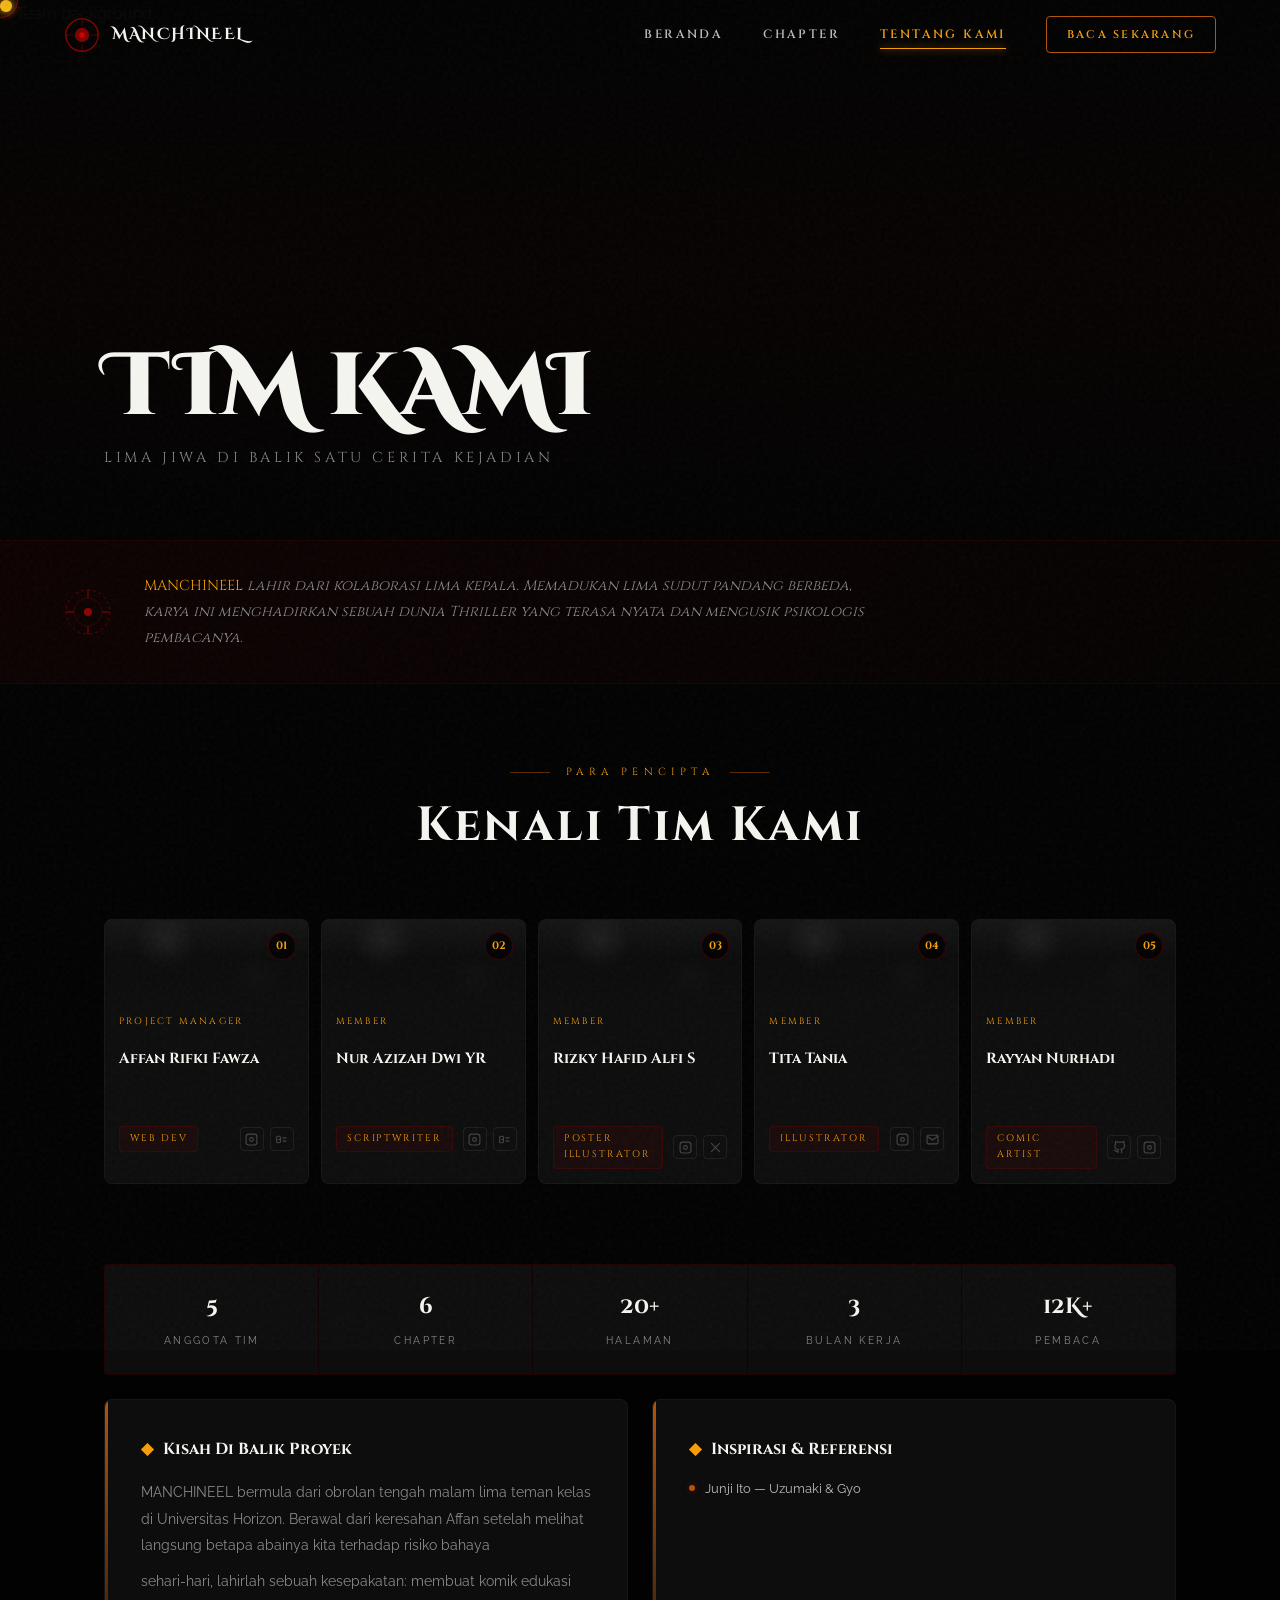
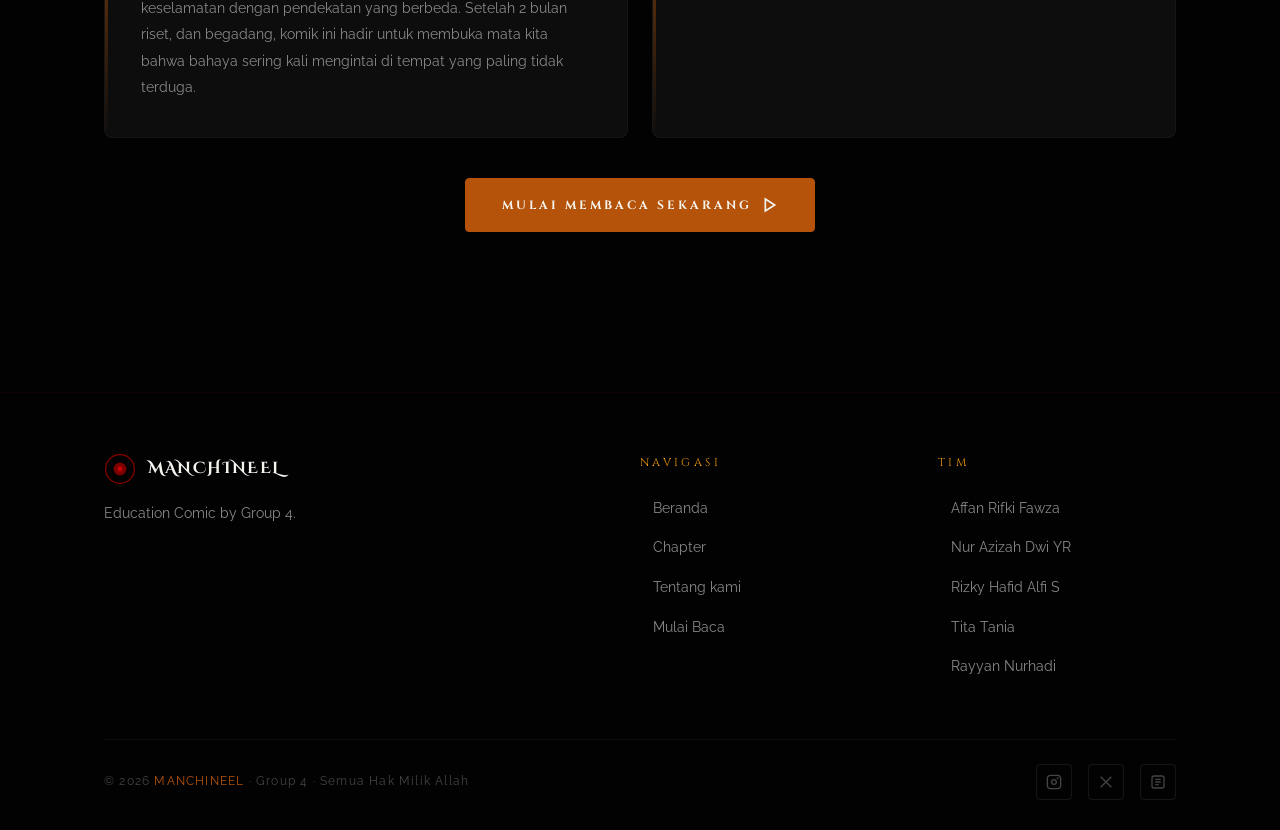
==== about.html @ a761afb1 "Add files via upload" ====
<!doctype html>
<html lang="id">
  <head>
    <meta charset="UTF-8" />
    <meta name="viewport" content="width=device-width, initial-scale=1.0" />
    <meta
      name="description"
      content="Tim MANCHINEEL — Tim di balik Komik Edukasi ini."
    />
    <title>MANCHINEEL — Tentang Kami</title>
    <link rel="stylesheet" href="style.css" />
    <link rel="preconnect" href="https://fonts.googleapis.com" />
    <link rel="preconnect" href="https://fonts.gstatic.com" crossorigin />
    <style>
      /* ===== HERO ===== */
      .about-hero {
        padding-top: 70px;
        min-height: 60vh;
        display: flex;
        align-items: flex-end;
        padding-bottom: 70px;
        position: relative;
        overflow: hidden;
      }
      .about-hero-img {
        position: absolute;
        inset: 0;
        width: 100%;
        height: 100%;
        object-fit: cover;
        object-position: center 30%;
        filter: grayscale(70%) brightness(0.18) contrast(1.3);
      }
      .about-hero-grad {
        position: absolute;
        inset: 0;
        background: linear-gradient(
          to bottom,
          rgba(2, 2, 2, 0.5) 0%,
          rgba(139, 0, 0, 0.04) 50%,
          rgba(2, 2, 2, 1) 100%
        );
      }
      .about-hero-lines {
        position: absolute;
        inset: 0;
        background-image:
          repeating-linear-gradient(
            0deg,
            transparent,
            transparent 79px,
            rgba(139, 0, 0, 0.035) 80px
          ),
          repeating-linear-gradient(
            90deg,
            transparent,
            transparent 79px,
            rgba(139, 0, 0, 0.035) 80px
          );
      }
      .about-hero-content {
        position: relative;
        z-index: 2;
        max-width: 1200px;
        margin: 0 auto;
        width: 100%;
        padding: 0 5%;
      }
      .about-hero-badge {
        font-family: var(--font-heading);
        font-size: 0.65rem;
        letter-spacing: 0.5em;
        text-transform: uppercase;
        color: var(--red-bright);
        display: flex;
        align-items: center;
        gap: 12px;
        margin-bottom: 16px;
        opacity: 0;
        animation: fade-up 0.8s ease 0.3s forwards;
      }
      .about-hero-badge::before {
        content: "";
        width: 30px;
        height: 1px;
        background: var(--red-bright);
        box-shadow: 0 0 6px var(--red-bright);
      }
      .about-hero-title {
        font-family: var(--font-display);
        font-size: clamp(2.8rem, 7vw, 5.5rem);
        font-weight: 900;
        color: var(--white);
        line-height: 1;
        opacity: 0;
        animation: fade-up 0.8s ease 0.5s forwards;
      }
      .about-hero-sub {
        font-family: var(--font-heading);
        font-size: 0.9rem;
        color: var(--text-muted);
        letter-spacing: 0.25em;
        text-transform: uppercase;
        margin-top: 14px;
        opacity: 0;
        animation: fade-up 0.8s ease 0.7s forwards;
      }

      /* ===== INTRO STRIP ===== */
      .intro-strip {
        background: linear-gradient(
          135deg,
          rgba(139, 0, 0, 0.08),
          rgba(80, 0, 0, 0.03)
        );
        border-top: 1px solid rgba(139, 0, 0, 0.15);
        border-bottom: 1px solid rgba(139, 0, 0, 0.15);
        padding: 32px 5%;
      }
      .intro-strip-inner {
        max-width: 1200px;
        margin: 0 auto;
        display: flex;
        align-items: center;
        gap: 32px;
        flex-wrap: wrap;
      }
      .intro-strip-symbol {
        flex-shrink: 0;
        width: 48px;
        height: 48px;
        opacity: 0.7;
      }
      .intro-strip p {
        font-family: var(--font-heading);
        font-size: 0.9rem;
        color: var(--text-muted);
        line-height: 1.8;
        font-style: italic;
        max-width: 720px;
      }
      .intro-strip p em {
        color: var(--red-bright);
        font-style: normal;
      }

      /* ===== MAIN LAYOUT ===== */
      .about-main {
        max-width: 1200px;
        margin: 0 auto;
        padding: 80px 5% 0;
      }

      /* ===== SECTION: TEAM ===== */
      .team-section {
        padding: 0 0 80px;
      }
      .team-header {
        text-align: center;
        margin-bottom: 64px;
      }
      .team-header .section-label {
        margin-bottom: 16px;
      }
      .team-header .section-title {
        margin-bottom: 16px;
      }
      .team-header p {
        font-size: 0.9rem;
        color: var(--text-muted);
        max-width: 520px;
        margin: 0 auto;
        line-height: 1.8;
      }

      .member-tag {
        background: rgba(139, 0, 0, 0.1);
        border: 1px solid rgba(139, 0, 0, 0.25);
        color: var(--red-bright);
        font-family: var(--font-heading);
        font-size: 0.6rem;
        letter-spacing: 0.2em;
        text-transform: uppercase;
        padding: 4px 10px;
        border-radius: var(--radius);
      }

      /* Uniform 5-card grid */
      .team-members-grid {
        display: grid;
        grid-template-columns: repeat(5, 1fr);
        gap: 12px;
        align-items: stretch;
      }
      .member-card {
        display: flex;
        flex-direction: column;
        justify-content: flex-start;
        background: var(--dark-2);
        border: 1px solid rgba(255, 255, 255, 0.04);
        border-radius: var(--radius-lg);
        overflow: hidden;
        position: relative;
        transition: var(--transition);
        cursor: default;
        min-height: auto;
        max-height: 340px;
      }
      .member-card::after {
        content: "";
        position: absolute;
        bottom: 0;
        left: 0;
        right: 0;
        height: 2px;
        background: linear-gradient(to right, var(--red), var(--red-hot));
        transform: scaleX(0);
        transform-origin: left;
        transition: transform 0.4s ease;
      }
      .member-card:hover {
        border-color: rgba(139, 0, 0, 0.3);
        transform: translateY(-6px);
        box-shadow:
          0 20px 60px rgba(0, 0, 0, 0.6),
          0 0 30px rgba(139, 0, 0, 0.15);
      }
      .member-card:hover::after {
        transform: scaleX(1);
      }
      .member-img-wrap {
        position: relative;
        overflow: hidden;
        height: 82px;
        display: grid;
        place-items: center;
        padding: 0 12px;
        background: linear-gradient(
          180deg,
          rgba(255, 255, 255, 0.03) 0%,
          rgba(0, 0, 0, 0.14) 45%,
          rgba(0, 0, 0, 0.28) 100%
        );
      }
      .member-img-wrap::before {
        content: "";
        position: absolute;
        inset: 0;
        background:
          radial-gradient(
            circle at 30% 25%,
            rgba(255, 255, 255, 0.06),
            transparent 20%
          ),
          radial-gradient(
            circle at 75% 75%,
            rgba(255, 255, 255, 0.03),
            transparent 16%
          );
        pointer-events: none;
      }
      .member-img-wrap img {
        width: 100%;
        height: 100%;
        object-fit: cover;
        object-position: center top;
        filter: grayscale(40%) brightness(0.65) contrast(1.1);
        transition: var(--transition-slow);
      }
      .member-card:hover .member-img-wrap img {
        filter: grayscale(15%) brightness(0.8);
        transform: scale(1.06);
      }
      .member-img-grad {
        position: absolute;
        bottom: 0;
        left: 0;
        right: 0;
        height: 60%;
        background: linear-gradient(to top, var(--dark-2) 0%, transparent 100%);
      }
      .member-num-badge {
        position: absolute;
        top: 12px;
        right: 12px;
        width: 28px;
        height: 28px;
        border-radius: 50%;
        background: rgba(2, 2, 2, 0.85);
        border: 1px solid rgba(139, 0, 0, 0.4);
        font-family: var(--font-heading);
        font-size: 0.68rem;
        font-weight: 700;
        color: var(--red-bright);
        display: flex;
        align-items: center;
        justify-content: center;
        backdrop-filter: blur(8px);
      }
      .member-body {
        padding: 12px 14px 14px;
        display: flex;
        flex-direction: column;
        gap: 10px;
      }
      .member-name {
        font-family: var(--font-heading);
        font-size: 0.92rem;
        font-weight: 700;
        color: var(--white);
        margin-bottom: 0;
        transition: var(--transition-fast);
      }
      .member-card:hover .member-name {
        color: var(--red-bright);
      }
      .member-role {
        font-family: var(--font-heading);
        font-size: 0.58rem;
        letter-spacing: 0.24em;
        text-transform: uppercase;
        color: var(--red-bright);
        margin-bottom: 6px;
      }
      .member-bio {
        font-size: 0.76rem;
        color: var(--text-muted);
        line-height: 1.45;
        margin-bottom: 0;
        display: -webkit-box;
        -webkit-line-clamp: 2;
        -webkit-box-orient: vertical;
        overflow: hidden;
        min-height: 2.9em;
      }
      .member-footer {
        display: flex;
        align-items: center;
        justify-content: space-between;
        gap: 10px;
      }
      .member-tags {
        display: flex;
        gap: 6px;
        flex-wrap: wrap;
      }
      .member-socials-mini {
        display: flex;
        gap: 6px;
      }
      .social-mini {
        width: 24px;
        height: 24px;
        border-radius: var(--radius);
        border: 1px solid rgba(255, 255, 255, 0.07);
        display: flex;
        align-items: center;
        justify-content: center;
        color: var(--gray-mid);
        transition: var(--transition-fast);
        text-decoration: none;
      }
      .social-mini:hover {
        border-color: var(--red);
        color: var(--red-bright);
      }

      /* ===== PROJECT INFO SECTION ===== */
      .project-section {
        max-width: 1200px;
        margin: 0 auto;
        padding: 0 5% 80px;
      }
      .project-grid {
        display: grid;
        grid-template-columns: 1fr 1fr;
        gap: 24px;
        margin-bottom: 24px;
      }
      .project-block {
        background: var(--dark-2);
        border: 1px solid rgba(255, 255, 255, 0.04);
        border-radius: var(--radius-lg);
        padding: 36px;
        position: relative;
        overflow: hidden;
      }
      .project-block::before {
        content: "";
        position: absolute;
        top: 0;
        left: 0;
        width: 3px;
        height: 100%;
        background: linear-gradient(to bottom, var(--red), transparent);
      }
      .project-block-title {
        font-family: var(--font-heading);
        font-size: 1rem;
        font-weight: 700;
        color: var(--white);
        margin-bottom: 16px;
        display: flex;
        align-items: center;
        gap: 10px;
      }
      .project-block-title span {
        color: var(--red-bright);
      }
      .project-block p {
        font-size: 0.87rem;
        color: var(--text-muted);
        line-height: 1.9;
      }
      .project-block p + p {
        margin-top: 10px;
      }

      /* Stats bar */
      .stats-bar {
        display: grid;
        grid-template-columns: repeat(5, 1fr);
        gap: 1px;
        background: rgba(139, 0, 0, 0.12);
        border: 1px solid rgba(139, 0, 0, 0.12);
        border-radius: var(--radius);
        overflow: hidden;
        margin-bottom: 24px;
      }
      .stat-cell {
        background: var(--dark-2);
        padding: 22px 16px;
        text-align: center;
      }
      .stat-cell-val {
        font-family: var(--font-display);
        font-size: 1.4rem;
        font-weight: 700;
        color: var(--white);
        display: block;
      }
      .stat-cell-label {
        font-size: 0.6rem;
        letter-spacing: 0.25em;
        text-transform: uppercase;
        color: var(--text-muted);
        margin-top: 4px;
      }

      /* Inspiration list */
      .inspo-list {
        display: grid;
        grid-template-columns: 1fr 1fr;
        gap: 12px;
        margin-top: 16px;
      }
      .inspo-item {
        display: flex;
        align-items: flex-start;
        gap: 10px;
        font-size: 0.82rem;
        color: var(--text-dim);
        line-height: 1.5;
      }
      .inspo-dot {
        width: 6px;
        height: 6px;
        border-radius: 50%;
        background: var(--red);
        flex-shrink: 0;
        margin-top: 6px;
        box-shadow: 0 0 6px rgba(139, 0, 0, 0.6);
      }

      /* Mystery block */
      .mystery-msg {
        background: rgba(2, 2, 2, 0.9);
        border: 1px solid rgba(139, 0, 0, 0.2);
        border-radius: var(--radius-lg);
        padding: 40px;
        text-align: center;
        position: relative;
        overflow: hidden;
      }
      .mystery-msg::before {
        content: "";
        position: absolute;
        inset: 0;
        background: radial-gradient(
          ellipse at center,
          rgba(139, 0, 0, 0.05),
          transparent 70%
        );
      }
      .mystery-symbol {
        font-size: 2.5rem;
        margin-bottom: 20px;
        animation: float 5s ease-in-out infinite;
        display: block;
      }
      .mystery-text {
        font-family: var(--font-heading);
        font-size: 0.88rem;
        line-height: 2.1;
        color: var(--text-muted);
        font-style: italic;
        position: relative;
        z-index: 1;
      }
      .mystery-text em {
        color: var(--red-bright);
        font-style: normal;
      }
      .glitch-separator {
        text-align: center;
        padding: 20px 0;
        font-family: var(--font-heading);
        font-size: 0.65rem;
        letter-spacing: 0.5em;
        color: rgba(139, 0, 0, 0.3);
        text-transform: uppercase;
      }

      @keyframes fade-up {
        from {
          opacity: 0;
          transform: translateY(28px);
        }
        to {
          opacity: 1;
          transform: translateY(0);
        }
      }
      @keyframes float {
        0%,
        100% {
          transform: translateY(0);
        }
        50% {
          transform: translateY(-10px);
        }
      }

      /* ===== RESPONSIVE ===== */
      @media (max-width: 1200px) {
        .team-members-grid {
          grid-template-columns: repeat(3, 1fr);
        }
      }
      @media (max-width: 768px) {
        .team-members-grid {
          grid-template-columns: repeat(2, 1fr);
        }
        .project-grid {
          grid-template-columns: 1fr;
        }
        .stats-bar {
          grid-template-columns: repeat(3, 1fr);
        }
        .inspo-list {
          grid-template-columns: 1fr;
        }
      }
      @media (max-width: 480px) {
        .team-members-grid {
          grid-template-columns: 1fr;
        }
        .stats-bar {
          grid-template-columns: repeat(2, 1fr);
        }
      }
    </style>
  </head>
  <body>
    <!-- Custom Cursor -->
    <div class="cursor"></div>
    <div class="cursor-ring"></div>

    <!-- ============ NAVBAR ============ -->
    <nav class="navbar scrolled">
      <a class="nav-logo" href="index.html">
        <div class="logo-icon">
          <svg
            viewBox="0 0 40 40"
            fill="none"
            xmlns="http://www.w3.org/2000/svg"
          >
            <circle
              cx="20"
              cy="20"
              r="18"
              stroke="#8b0000"
              stroke-width="1.5"
            />
            <ellipse
              cx="20"
              cy="20"
              rx="8"
              ry="8"
              fill="#8b0000"
              opacity="0.9"
            />
            <circle cx="20" cy="20" r="3" fill="#cc0000" />
            <line
              x1="20"
              y1="2"
              x2="20"
              y2="10"
              stroke="#8b0000"
              stroke-width="1.5"
              opacity="0.4"
            />
            <line
              x1="20"
              y1="30"
              x2="20"
              y2="38"
              stroke="#8b0000"
              stroke-width="1.5"
              opacity="0.4"
            />
            <line
              x1="2"
              y1="20"
              x2="10"
              y2="20"
              stroke="#8b0000"
              stroke-width="1.5"
              opacity="0.4"
            />
            <line
              x1="30"
              y1="20"
              x2="38"
              y2="20"
              stroke="#8b0000"
              stroke-width="1.5"
              opacity="0.4"
            />
          </svg>
        </div>
        <span class="logo-text">MANCHINEEL</span>
      </a>

      <div class="nav-links">
        <a href="index.html">Beranda</a>
        <a href="index.html#chapters">Chapter</a>
        <a href="about.html" class="active">Tentang kami</a>
        <a href="reader.html?chapter=1" class="nav-cta">Baca Sekarang</a>
      </div>

      <button class="nav-hamburger" aria-label="Menu">
        <span></span><span></span><span></span>
      </button>
    </nav>

    <div class="mobile-menu">
      <a href="index.html">Beranda</a>
      <a href="index.html#chapters">Chapter</a>
      <a href="about.html">Tentang Kami</a>
      <a href="reader.html?chapter=1">Baca Sekarang</a>
    </div>

    <!-- ============ HERO ============ -->
    <div class="about-hero">
      <img
        class="about-hero-img"
        src="https://images.unsplash.com/photo-1604076913837-52ab5629fde4?w=1800&q=80"
        alt="Team background"
        loading="eager"
      />
      <div class="about-hero-grad"></div>
      <div class="about-hero-lines"></div>
      <div class="about-hero-content">
        <h1 class="about-hero-title">TIM KAMI</h1>
        <div class="about-hero-sub">
          Lima Jiwa Di Balik Satu Cerita kejadian
        </div>
      </div>
    </div>

    <!-- ============ INTRO STRIP ============ -->
    <div class="intro-strip">
      <div class="intro-strip-inner">
        <svg
          class="intro-strip-symbol"
          viewBox="0 0 48 48"
          fill="none"
          xmlns="http://www.w3.org/2000/svg"
        >
          <circle
            cx="24"
            cy="24"
            r="22"
            stroke="#8b0000"
            stroke-width="1"
            stroke-dasharray="3 3"
          />
          <circle
            cx="24"
            cy="24"
            r="14"
            stroke="#8b0000"
            stroke-width="1"
            opacity="0.5"
          />
          <circle cx="24" cy="24" r="4" fill="#cc0000" />
          <path
            d="M24 2v8M24 38v8M2 24h8M38 24h8"
            stroke="#8b0000"
            stroke-width="1.5"
          />
        </svg>
        <p>
          <em>MANCHINEEL</em> lahir dari kolaborasi lima kepala. Memadukan lima
          sudut pandang berbeda, karya ini menghadirkan sebuah dunia Thriller
          yang terasa nyata dan mengusik psikologis pembacanya.
        </p>
      </div>
    </div>

    <!-- ============ TEAM SECTION ============ -->
    <div class="about-main">
      <div class="team-section">
        <div class="team-header fade-in-up">
          <div class="section-label">Para Pencipta</div>
          <h2 class="section-title">Kenali Tim Kami</h2>
        </div>

        <!-- ── 5 Member Cards (uniform) ── -->
        <div class="team-members-grid">
          <!-- Member 1 — Arya Malakim -->
          <div class="member-card fade-in-up" style="animation-delay: 0s">
            <div class="member-img-wrap">
              <div class="member-img-grad"></div>
              <div class="member-num-badge">01</div>
            </div>
            <div class="member-body">
              <div class="member-role">Project manager</div>
              <div class="member-name">Affan Rifki Fawza</div>
              <p class="member-bio"></p>
              <div class="member-footer">
                <div class="member-tags">
                  <span class="member-tag">Web dev</span>
                </div>
                <div class="member-socials-mini">
                  <a class="social-mini" href="#" title="Instagram">
                    <svg
                      width="13"
                      height="13"
                      viewBox="0 0 24 24"
                      fill="none"
                      stroke="currentColor"
                      stroke-width="2"
                    >
                      <rect x="2" y="2" width="20" height="20" rx="5" />
                      <circle cx="12" cy="12" r="3.5" />
                    </svg>
                  </a>
                  <a class="social-mini" href="#" title="Behance">
                    <svg
                      width="13"
                      height="13"
                      viewBox="0 0 24 24"
                      fill="none"
                      stroke="currentColor"
                      stroke-width="2"
                    >
                      <rect x="3" y="6" width="7" height="12" rx="2" />
                      <path d="M10 12H6M14 9h7M14 15h7" />
                    </svg>
                  </a>
                </div>
              </div>
            </div>
          </div>
          <div class="member-card fade-in-up" style="animation-delay: 0.05s">
            <div class="member-img-wrap">
              <div class="member-img-grad"></div>
              <div class="member-num-badge">02</div>
            </div>
            <div class="member-body">
              <div class="member-role">member</div>
              <div class="member-name">Nur Azizah Dwi YR</div>
              <p class="member-bio"></p>
              <div class="member-footer">
                <div class="member-tags">
                  <span class="member-tag">Scriptwriter</span>
                </div>
                <div class="member-socials-mini">
                  <a class="social-mini" href="#" title="Instagram">
                    <svg
                      width="13"
                      height="13"
                      viewBox="0 0 24 24"
                      fill="none"
                      stroke="currentColor"
                      stroke-width="2"
                    >
                      <rect x="2" y="2" width="20" height="20" rx="5" />
                      <circle cx="12" cy="12" r="3.5" />
                    </svg>
                  </a>
                  <a class="social-mini" href="#" title="Behance">
                    <svg
                      width="13"
                      height="13"
                      viewBox="0 0 24 24"
                      fill="none"
                      stroke="currentColor"
                      stroke-width="2"
                    >
                      <rect x="3" y="6" width="7" height="12" rx="2" />
                      <path d="M10 12H6M14 9h7M14 15h7" />
                    </svg>
                  </a>
                </div>
              </div>
            </div>
          </div>

          <!-- Member 3 -->
          <div class="member-card fade-in-up" style="animation-delay: 0.1s">
            <div class="member-img-wrap">
              <div class="member-img-grad"></div>
              <div class="member-num-badge">03</div>
            </div>
            <div class="member-body">
              <div class="member-role">member</div>
              <div class="member-name">Rizky Hafid Alfi S</div>
              <p class="member-bio"></p>
              <div class="member-footer">
                <div class="member-tags">
                  <span class="member-tag">Poster Illustrator</span>
                </div>
                <div class="member-socials-mini">
                  <a class="social-mini" href="#" title="Instagram">
                    <svg
                      width="13"
                      height="13"
                      viewBox="0 0 24 24"
                      fill="none"
                      stroke="currentColor"
                      stroke-width="2"
                    >
                      <rect x="2" y="2" width="20" height="20" rx="5" />
                      <circle cx="12" cy="12" r="3.5" />
                    </svg>
                  </a>
                  <a class="social-mini" href="#" title="Twitter">
                    <svg
                      width="13"
                      height="13"
                      viewBox="0 0 24 24"
                      fill="none"
                      stroke="currentColor"
                      stroke-width="2"
                    >
                      <path d="M4 4l16 16M4 20L20 4" />
                    </svg>
                  </a>
                </div>
              </div>
            </div>
          </div>

          <!-- Member 4 -->
          <div class="member-card fade-in-up" style="animation-delay: 0.15s">
            <div class="member-img-wrap">
              <div class="member-img-grad"></div>
              <div class="member-num-badge">04</div>
            </div>
            <div class="member-body">
              <div class="member-role">member</div>
              <div class="member-name">Tita Tania</div>
              <p class="member-bio"></p>
              <div class="member-footer">
                <div class="member-tags">
                  <span class="member-tag">Illustrator</span>
                </div>
                <div class="member-socials-mini">
                  <a class="social-mini" href="#" title="Instagram">
                    <svg
                      width="13"
                      height="13"
                      viewBox="0 0 24 24"
                      fill="none"
                      stroke="currentColor"
                      stroke-width="2"
                    >
                      <rect x="2" y="2" width="20" height="20" rx="5" />
                      <circle cx="12" cy="12" r="3.5" />
                    </svg>
                  </a>
                  <a class="social-mini" href="#" title="Email">
                    <svg
                      width="13"
                      height="13"
                      viewBox="0 0 24 24"
                      fill="none"
                      stroke="currentColor"
                      stroke-width="2"
                    >
                      <path
                        d="M4 4h16c1.1 0 2 .9 2 2v12c0 1.1-.9 2-2 2H4c-1.1 0-2-.9-2-2V6c0-1.1.9-2 2-2z"
                      />
                      <polyline points="22,6 12,13 2,6" />
                    </svg>
                  </a>
                </div>
              </div>
            </div>
          </div>

          <!-- Member 5 -->
          <div class="member-card fade-in-up" style="animation-delay: 0.2s">
            <div class="member-img-wrap">
              <div class="member-img-grad"></div>
              <div class="member-num-badge">05</div>
            </div>
            <div class="member-body">
              <div class="member-role">member</div>
              <div class="member-name">Rayyan Nurhadi</div>
              <p class="member-bio"></p>
              <div class="member-footer">
                <div class="member-tags">
                  <span class="member-tag">comic Artist</span>
                </div>
                <div class="member-socials-mini">
                  <a class="social-mini" href="#" title="GitHub">
                    <svg
                      width="13"
                      height="13"
                      viewBox="0 0 24 24"
                      fill="none"
                      stroke="currentColor"
                      stroke-width="2"
                    >
                      <path
                        d="M9 19c-5 1.5-5-2.5-7-3m14 6v-3.87a3.37 3.37 0 0 0-.94-2.61c3.14-.35 6.44-1.54 6.44-7A5.44 5.44 0 0 0 20 4.77 5.07 5.07 0 0 0 19.91 1S18.73.65 16 2.48a13.38 13.38 0 0 0-7 0C6.27.65 5.09 1 5.09 1A5.07 5.07 0 0 0 5 4.77a5.44 5.44 0 0 0-1.5 3.78c0 5.42 3.3 6.61 6.44 7A3.37 3.37 0 0 0 9 18.13V22"
                      />
                    </svg>
                  </a>
                  <a class="social-mini" href="#" title="Instagram">
                    <svg
                      width="13"
                      height="13"
                      viewBox="0 0 24 24"
                      fill="none"
                      stroke="currentColor"
                      stroke-width="2"
                    >
                      <rect x="2" y="2" width="20" height="20" rx="5" />
                      <circle cx="12" cy="12" r="3.5" />
                    </svg>
                  </a>
                </div>
              </div>
            </div>
          </div>
        </div>
        <!-- end team-members-grid -->
      </div>
      <!-- end team-section -->
    </div>
    <!-- end about-main -->

    <!-- ============ PROJECT INFO SECTION ============ -->
    <div class="project-section">
      <!-- Stats bar -->
      <div class="stats-bar fade-in-up">
        <div class="stat-cell">
          <span class="stat-cell-val">5</span>
          <span class="stat-cell-label">Anggota Tim</span>
        </div>
        <div class="stat-cell">
          <span class="stat-cell-val">6</span>
          <span class="stat-cell-label">Chapter</span>
        </div>
        <div class="stat-cell">
          <span class="stat-cell-val">20+</span>
          <span class="stat-cell-label">Halaman</span>
        </div>
        <div class="stat-cell">
          <span class="stat-cell-val">3</span>
          <span class="stat-cell-label">Bulan Kerja</span>
        </div>
        <div class="stat-cell">
          <span class="stat-cell-val">12K+</span>
          <span class="stat-cell-label">Pembaca</span>
        </div>
      </div>

      <!-- Project blocks -->
      <div class="project-grid">
        <div class="project-block fade-in-up">
          <div class="project-block-title">
            <span>◆</span> Kisah Di Balik Proyek
          </div>
          <p>
            MANCHINEEL bermula dari obrolan tengah malam lima teman kelas di
            Universitas Horizon. Berawal dari keresahan Affan setelah melihat
            langsung betapa abainya kita terhadap risiko bahaya
          </p>
          <p>
            sehari-hari, lahirlah sebuah kesepakatan: membuat komik edukasi
            keselamatan dengan pendekatan yang berbeda. Setelah 2 bulan riset,
            dan begadang, komik ini hadir untuk membuka mata kita bahwa bahaya
            sering kali mengintai di tempat yang paling tidak terduga.
          </p>
        </div>
        <div class="project-block fade-in-up" style="animation-delay: 0.1s">
          <div class="project-block-title">
            <span>◆</span> Inspirasi & Referensi
          </div>
          <div class="inspo-list">
            <div class="inspo-item">
              <div class="inspo-dot"></div>
              <span>Junji Ito — Uzumaki & Gyo</span>
            </div>
          </div>
        </div>
      </div>

      <!-- CTA -->
      <div
        class="fade-in-up"
        style="text-align: center; margin-top: 40px; padding-bottom: 80px"
      >
        <a
          href="reader.html?chapter=1"
          class="btn-primary"
          style="display: inline-flex"
        >
          <span>Mulai Membaca Sekarang</span>
          <svg
            width="16"
            height="16"
            viewBox="0 0 24 24"
            fill="none"
            stroke="currentColor"
            stroke-width="2.5"
          >
            <polygon points="5,3 19,12 5,21" />
          </svg>
        </a>
      </div>
    </div>

    <!-- ============ FOOTER ============ -->
    <footer>
      <div class="footer-wrap">
        <div class="footer-top">
          <div class="footer-brand">
            <a class="nav-logo" href="index.html" style="margin-bottom: 0">
              <div class="logo-icon" style="width: 32px; height: 32px">
                <svg
                  viewBox="0 0 40 40"
                  fill="none"
                  xmlns="http://www.w3.org/2000/svg"
                >
                  <circle
                    cx="20"
                    cy="20"
                    r="18"
                    stroke="#8b0000"
                    stroke-width="1.5"
                  />
                  <ellipse
                    cx="20"
                    cy="20"
                    rx="8"
                    ry="8"
                    fill="#8b0000"
                    opacity="0.9"
                  />
                  <circle cx="20" cy="20" r="3" fill="#cc0000" />
                </svg>
              </div>
              <span class="logo-text">MANCHINEEL</span>
            </a>
            <p>Education Comic by Group 4.</p>
          </div>
          <div>
            <div class="footer-col-title">Navigasi</div>
            <ul class="footer-links">
              <li><a href="index.html">Beranda</a></li>
              <li><a href="index.html#chapters">Chapter</a></li>
              <li><a href="about.html">Tentang kami</a></li>
              <li><a href="reader.html?chapter=1">Mulai Baca</a></li>
            </ul>
          </div>
          <div>
            <div class="footer-col-title">Tim</div>
            <ul class="footer-links">
              <li><a href="#">Affan Rifki Fawza</a></li>
              <li><a href="#">Nur Azizah Dwi YR</a></li>
              <li><a href="#">Rizky Hafid Alfi S</a></li>
              <li><a href="#">Tita Tania</a></li>
              <li><a href="#">Rayyan Nurhadi</a></li>
            </ul>
          </div>
        </div>
        <div class="footer-bottom">
          <div class="footer-copy">
            © 2026 <span>MANCHINEEL</span> · Group 4 · Semua Hak Milik Allah
          </div>
          <div class="footer-social">
            <a class="social-btn" href="#" title="Instagram">
              <svg
                width="16"
                height="16"
                viewBox="0 0 24 24"
                fill="none"
                stroke="currentColor"
                stroke-width="2"
              >
                <rect x="2" y="2" width="20" height="20" rx="5" />
                <circle cx="12" cy="12" r="3.5" />
                <circle cx="17.5" cy="6.5" r="0.5" fill="currentColor" />
              </svg>
            </a>
            <a class="social-btn" href="#" title="Twitter/X">
              <svg
                width="16"
                height="16"
                viewBox="0 0 24 24"
                fill="none"
                stroke="currentColor"
                stroke-width="2"
              >
                <path d="M4 4l16 16M4 20L20 4" />
              </svg>
            </a>
            <a class="social-btn" href="#" title="Webtoon">
              <svg
                width="16"
                height="16"
                viewBox="0 0 24 24"
                fill="none"
                stroke="currentColor"
                stroke-width="2"
              >
                <rect x="3" y="3" width="18" height="18" rx="3" />
                <path d="M8 12h8M8 8h8M8 16h5" />
              </svg>
            </a>
          </div>
        </div>
      </div>
    </footer>

    <script src="script.js"></script>
  </body>
</html>
---- style.css ----
/* ============================================
   BATAS KEGELAPAN - Horror Comic Website
   Dark Horror Modern Aesthetic
   ============================================ */

@import url("https://fonts.googleapis.com/css2?family=Cinzel+Decorative:wght@400;700;900&family=Cinzel:wght@400;600;700;900&family=Raleway:ital,wght@0,300;0,400;0,500;0,600;1,300;1,400&display=swap");

/* ============ CSS VARIABLES ============ */
:root {
  --black: #020202;
  --dark: #080808;
  --dark-2: #0d0d0d;
  --dark-3: #111111;
  --dark-4: #1a1a1a;
  --dark-5: #222222;
  --gray: #2a2a2a;
  --gray-mid: #444444;
  --gray-light: #666666;
  --text-muted: #888888;
  --text-dim: #bbbbbb;
  --text-light: #e8e8e8;
  --white: #f5f5f0;

  --red: #b45309;
  --red-mid: #d97706;
  --red-bright: #f59e0b;
  --red-hot: #fbbf24;
  --red-glow: rgba(180, 0, 0, 0.6);
  --red-subtle: rgba(139, 0, 0, 0.15);
  --red-flare: rgba(200, 0, 0, 0.08);

  --accent: #f59e0b;
  --accent-dim: rgba(192, 57, 43, 0.5);

  --font-display: "Cinzel Decorative", serif;
  --font-heading: "Cinzel", serif;
  --font-body: "Raleway", sans-serif;

  --border-red: 1px solid rgba(139, 0, 0, 0.3);
  --border-dark: 1px solid rgba(255, 255, 255, 0.05);
  --radius: 4px;
  --radius-lg: 8px;

  --transition: all 0.4s cubic-bezier(0.25, 0.46, 0.45, 0.94);
  --transition-slow: all 0.7s cubic-bezier(0.25, 0.46, 0.45, 0.94);
  --transition-fast: all 0.2s ease;

  --shadow-red: 0 0 20px rgba(139, 0, 0, 0.4), 0 0 60px rgba(139, 0, 0, 0.1);
  --shadow-dark: 0 20px 60px rgba(0, 0, 0, 0.8);
  --glow-red:
    0 0 10px rgba(180, 0, 0, 0.8), 0 0 30px rgba(139, 0, 0, 0.4),
    0 0 60px rgba(100, 0, 0, 0.2);
}

/* ============ RESET & BASE ============ */
*,
*::before,
*::after {
  margin: 0;
  padding: 0;
  box-sizing: border-box;
}

html {
  scroll-behavior: smooth;
  font-size: 16px;
}

body {
  font-family: var(--font-body);
  background-color: var(--black);
  color: var(--text-light);
  line-height: 1.7;
  overflow-x: hidden;
  cursor: default;
}

body.menu-open {
  overflow: hidden;
}

a {
  text-decoration: none;
  color: inherit;
}

img {
  max-width: 100%;
  display: block;
}

ul {
  list-style: none;
}

button {
  cursor: pointer;
  font-family: var(--font-body);
  border: none;
  background: none;
}

/* ============ CUSTOM CURSOR ============ */
.cursor {
  width: 12px;
  height: 12px;
  background: var(--red-hot);
  border-radius: 50%;
  position: fixed;
  pointer-events: none;
  z-index: 9999;
  mix-blend-mode: difference;
  transition:
    transform 0.15s ease,
    opacity 0.3s ease;
  box-shadow:
    0 0 8px var(--red-hot),
    0 0 20px rgba(255, 26, 26, 0.5);
}

.cursor-ring {
  width: 36px;
  height: 36px;
  border: 1px solid rgba(204, 0, 0, 0.6);
  border-radius: 50%;
  position: fixed;
  pointer-events: none;
  z-index: 9998;
  transition: all 0.25s cubic-bezier(0.25, 0.46, 0.45, 0.94);
}

.cursor.hover {
  transform: scale(2.5);
  background: transparent;
  border: 1px solid var(--red-hot);
}

.cursor-ring.hover {
  transform: scale(1.5);
  border-color: var(--red-hot);
  box-shadow: 0 0 15px rgba(255, 26, 26, 0.4);
}

/* ============ GRAIN OVERLAY ============ */
.grain-overlay {
  position: fixed;
  top: -50%;
  left: -50%;
  width: 200%;
  height: 200%;
  pointer-events: none;
  z-index: 9000;
  opacity: 0.035;
  background-image: url("data:image/svg+xml,%3Csvg viewBox='0 0 512 512' xmlns='http://www.w3.org/2000/svg'%3E%3Cfilter id='noise'%3E%3CfeTurbulence type='fractalNoise' baseFrequency='0.9' numOctaves='4' stitchTiles='stitch'/%3E%3C/filter%3E%3Crect width='100%25' height='100%25' filter='url(%23noise)' opacity='1'/%3E%3C/svg%3E");
  animation: grain-shift 0.5s steps(1) infinite;
}

@keyframes grain-shift {
  0% {
    transform: translate(0, 0);
  }
  10% {
    transform: translate(-2%, -3%);
  }
  20% {
    transform: translate(3%, 1%);
  }
  30% {
    transform: translate(-1%, 4%);
  }
  40% {
    transform: translate(4%, -2%);
  }
  50% {
    transform: translate(-3%, 2%);
  }
  60% {
    transform: translate(2%, -4%);
  }
  70% {
    transform: translate(-4%, 1%);
  }
  80% {
    transform: translate(1%, 3%);
  }
  90% {
    transform: translate(-2%, -1%);
  }
  100% {
    transform: translate(3%, -3%);
  }
}

/* ============ LOADING SCREEN ============ */
#loading-screen {
  position: fixed;
  inset: 0;
  background: var(--black);
  z-index: 10000;
  display: flex;
  flex-direction: column;
  align-items: center;
  justify-content: center;
  transition:
    opacity 0.8s ease,
    visibility 0.8s ease;
}

#loading-screen.hidden {
  opacity: 0;
  visibility: hidden;
  pointer-events: none;
}

.loading-content {
  text-align: center;
  position: relative;
}

.loading-eye {
  width: 80px;
  height: 80px;
  border: 2px solid var(--red);
  border-radius: 50%;
  margin: 0 auto 24px;
  position: relative;
  animation: eye-pulse 2s ease-in-out infinite;
}

.loading-eye::before {
  content: "";
  position: absolute;
  inset: 8px;
  background: var(--red);
  border-radius: 50%;
  animation: pupil 2s ease-in-out infinite;
}

.loading-eye::after {
  content: "";
  position: absolute;
  inset: -8px;
  border: 1px solid rgba(139, 0, 0, 0.3);
  border-radius: 50%;
  animation: eye-ring 2s ease-in-out infinite;
}

@keyframes eye-pulse {
  0%,
  100% {
    box-shadow:
      0 0 20px rgba(139, 0, 0, 0.6),
      0 0 60px rgba(139, 0, 0, 0.2);
  }
  50% {
    box-shadow:
      0 0 40px rgba(180, 0, 0, 0.9),
      0 0 100px rgba(139, 0, 0, 0.4);
  }
}

@keyframes pupil {
  0%,
  100% {
    transform: scale(1);
  }
  50% {
    transform: scale(0.6);
  }
}

@keyframes eye-ring {
  0%,
  100% {
    transform: scale(1);
    opacity: 0.5;
  }
  50% {
    transform: scale(1.2);
    opacity: 0;
  }
}

.loading-title {
  font-family: var(--font-display);
  font-size: clamp(1.2rem, 3vw, 2rem);
  font-weight: 700;
  color: var(--red-bright);
  letter-spacing: 0.3em;
  text-transform: uppercase;
  margin-bottom: 8px;
  animation: flicker-text 3s ease infinite;
}

.loading-subtitle {
  font-family: var(--font-heading);
  font-size: 0.75rem;
  color: var(--gray-light);
  letter-spacing: 0.4em;
  text-transform: uppercase;
  margin-bottom: 40px;
}

.loading-bar-wrap {
  width: 200px;
  height: 2px;
  background: var(--dark-4);
  margin: 0 auto;
  position: relative;
  overflow: hidden;
}

.loading-bar {
  height: 100%;
  background: linear-gradient(90deg, var(--red), var(--red-hot));
  width: 0%;
  transition: width 0.1s ease;
  box-shadow: 0 0 10px var(--red-hot);
}

.loading-text {
  font-size: 0.65rem;
  color: var(--gray-mid);
  letter-spacing: 0.3em;
  text-transform: uppercase;
  margin-top: 16px;
  animation: blink 1s step-end infinite;
}

@keyframes blink {
  50% {
    opacity: 0;
  }
}

/* ============ NAVBAR ============ */
.navbar {
  position: fixed;
  top: 0;
  left: 0;
  right: 0;
  z-index: 1000;
  padding: 0 5%;
  height: 70px;
  display: flex;
  align-items: center;
  justify-content: space-between;
  transition: var(--transition);
  border-bottom: 1px solid transparent;
}

.navbar.scrolled {
  background: rgba(2, 2, 2, 0.95);
  backdrop-filter: blur(20px);
  border-bottom: var(--border-red);
  box-shadow: 0 4px 30px rgba(0, 0, 0, 0.8);
}

.nav-logo {
  display: flex;
  align-items: center;
  gap: 12px;
}

.logo-icon {
  width: 36px;
  height: 36px;
  position: relative;
}

.logo-icon svg {
  width: 100%;
  height: 100%;
}

.logo-text {
  font-family: var(--font-display);
  font-size: 1rem;
  font-weight: 700;
  color: var(--white);
  letter-spacing: 0.1em;
}

.logo-text span {
  color: var(--red-bright);
}

.nav-links {
  display: flex;
  align-items: center;
  gap: 40px;
}

.nav-links a {
  font-family: var(--font-heading);
  font-size: 0.75rem;
  font-weight: 600;
  letter-spacing: 0.2em;
  text-transform: uppercase;
  color: var(--text-dim);
  position: relative;
  transition: var(--transition-fast);
}

.nav-links a::after {
  content: "";
  position: absolute;
  bottom: -4px;
  left: 0;
  width: 0;
  height: 1px;
  background: var(--red-bright);
  transition: var(--transition);
  box-shadow: 0 0 8px var(--red-bright);
}

.nav-links a:hover {
  color: var(--white);
}

.nav-links a:hover::after,
.nav-links a.active::after {
  width: 100%;
}

.nav-links a.active {
  color: var(--red-bright);
}

.nav-cta {
  font-family: var(--font-heading) !important;
  font-size: 0.7rem !important;
  letter-spacing: 0.2em;
  color: var(--red-bright) !important;
  padding: 8px 20px;
  border: 1px solid var(--red);
  border-radius: var(--radius);
  transition: var(--transition) !important;
}

.nav-cta:hover {
  background: var(--red) !important;
  color: var(--white) !important;
  box-shadow: var(--shadow-red) !important;
}

.nav-cta::after {
  display: none !important;
}

.nav-hamburger {
  display: none;
  flex-direction: column;
  gap: 5px;
  width: 28px;
  cursor: none;
}

.nav-hamburger span {
  display: block;
  height: 1px;
  background: var(--text-dim);
  transition: var(--transition);
}

.nav-hamburger.active span:nth-child(1) {
  transform: translateY(6px) rotate(45deg);
}

.nav-hamburger.active span:nth-child(2) {
  opacity: 0;
}

.nav-hamburger.active span:nth-child(3) {
  transform: translateY(-6px) rotate(-45deg);
}

/* ============ MOBILE MENU ============ */
.mobile-menu {
  position: fixed;
  inset: 0;
  background: rgba(2, 2, 2, 0.98);
  z-index: 999;
  display: flex;
  flex-direction: column;
  align-items: center;
  justify-content: center;
  gap: 40px;
  opacity: 0;
  visibility: hidden;
  transition: var(--transition);
}

.mobile-menu.open {
  opacity: 1;
  visibility: visible;
}

.mobile-menu a {
  font-family: var(--font-heading);
  font-size: 1.5rem;
  letter-spacing: 0.3em;
  text-transform: uppercase;
  color: var(--text-dim);
  transition: var(--transition);
}

.mobile-menu a:hover {
  color: var(--red-bright);
  text-shadow: var(--glow-red);
}

/* ============ HERO SECTION ============ */
.hero {
  position: relative;
  min-height: 100vh;
  display: flex;
  align-items: center;
  overflow: hidden;
}

.hero-bg {
  position: absolute;
  inset: 0;
  z-index: 0;
}

.hero-bg-image {
  width: 100%;
  height: 100%;
  object-fit: cover;
  object-position: center top;
  filter: grayscale(40%) brightness(0.25) contrast(1.2);
  transform: scale(1.05);
  animation: slow-zoom 20s ease-in-out infinite alternate;
}

@keyframes slow-zoom {
  from {
    transform: scale(1.05);
  }
  to {
    transform: scale(1.12);
  }
}

.hero-overlay {
  position: absolute;
  inset: 0;
  background: linear-gradient(
    to bottom,
    rgba(2, 2, 2, 0.3) 0%,
    rgba(2, 2, 2, 0.1) 30%,
    rgba(139, 0, 0, 0.05) 50%,
    rgba(2, 2, 2, 0.7) 75%,
    rgba(2, 2, 2, 1) 100%
  );
}

.hero-vignette {
  position: absolute;
  inset: 0;
  background: radial-gradient(
    ellipse at center,
    transparent 30%,
    rgba(2, 2, 2, 0.8) 100%
  );
}

.hero-content {
  position: relative;
  z-index: 2;
  width: 100%;
  max-width: 1200px;
  margin: 0 auto;
  padding: 0 5%;
  padding-top: 120px;
  padding-bottom: 100px;
}

.hero-badge {
  display: inline-flex;
  align-items: center;
  gap: 8px;
  font-family: var(--font-heading);
  font-size: 0.65rem;
  letter-spacing: 0.4em;
  text-transform: uppercase;
  color: var(--red-bright);
  margin-bottom: 24px;
  opacity: 0;
  animation: fade-up 0.8s ease 0.3s forwards;
}

.hero-badge::before {
  content: "";
  width: 30px;
  height: 1px;
  background: var(--red-bright);
  box-shadow: 0 0 8px var(--red-bright);
}

.hero-title {
  font-family: var(--font-display);
  font-size: clamp(3rem, 8vw, 7rem);
  font-weight: 900;
  line-height: 1;
  color: var(--white);
  text-transform: uppercase;
  letter-spacing: 0.05em;
  margin-bottom: 8px;
  opacity: 0;
  animation: fade-up 0.8s ease 0.5s forwards;
  position: relative;
}

.hero-title .glitch {
  position: relative;
  display: inline-block;
}

.hero-title .glitch::before,
.hero-title .glitch::after {
  content: attr(data-text);
  position: absolute;
  top: 0;
  left: 0;
  width: 100%;
  height: 100%;
}

.hero-title .glitch::before {
  color: var(--red-bright);
  animation: glitch-1 3s infinite;
  clip-path: polygon(0 0, 100% 0, 100% 35%, 0 35%);
}

.hero-title .glitch::after {
  color: #001aff;
  animation: glitch-2 3s infinite;
  clip-path: polygon(0 65%, 100% 65%, 100% 100%, 0 100%);
}

@keyframes glitch-1 {
  0%,
  90%,
  100% {
    transform: none;
    opacity: 0;
  }
  92% {
    transform: translateX(-3px);
    opacity: 0.8;
  }
  94% {
    transform: translateX(3px);
    opacity: 0.8;
  }
  96% {
    transform: translateX(-1px);
    opacity: 0;
  }
}

@keyframes glitch-2 {
  0%,
  88%,
  100% {
    transform: none;
    opacity: 0;
  }
  90% {
    transform: translateX(3px);
    opacity: 0.6;
  }
  93% {
    transform: translateX(-3px);
    opacity: 0.6;
  }
  95% {
    transform: none;
    opacity: 0;
  }
}

.hero-subtitle {
  font-family: var(--font-heading);
  font-size: clamp(0.9rem, 2vw, 1.3rem);
  font-weight: 400;
  color: var(--red-bright);
  letter-spacing: 0.3em;
  text-transform: uppercase;
  margin-bottom: 32px;
  opacity: 0;
  animation: fade-up 0.8s ease 0.7s forwards;
}

.hero-desc {
  max-width: 540px;
  font-size: 1rem;
  color: var(--text-muted);
  line-height: 1.8;
  margin-bottom: 48px;
  font-style: italic;
  opacity: 0;
  animation: fade-up 0.8s ease 0.9s forwards;
}

.hero-actions {
  display: flex;
  align-items: center;
  gap: 20px;
  flex-wrap: wrap;
  opacity: 0;
  animation: fade-up 0.8s ease 1.1s forwards;
}

.hero-scroll {
  position: absolute;
  bottom: 40px;
  left: 50%;
  transform: translateX(-50%);
  z-index: 2;
  display: flex;
  flex-direction: column;
  align-items: center;
  gap: 8px;
  opacity: 0;
  animation: fade-in 1s ease 1.5s forwards;
}

.hero-scroll span {
  font-family: var(--font-heading);
  font-size: 0.6rem;
  letter-spacing: 0.3em;
  color: var(--gray-mid);
  text-transform: uppercase;
}

.scroll-line {
  width: 1px;
  height: 60px;
  background: linear-gradient(to bottom, var(--red), transparent);
  animation: scroll-pulse 2s ease-in-out infinite;
}

@keyframes scroll-pulse {
  0%,
  100% {
    opacity: 1;
    transform: scaleY(1);
  }
  50% {
    opacity: 0.4;
    transform: scaleY(0.7);
  }
}

/* ============ BUTTONS ============ */
.btn-primary {
  display: inline-flex;
  align-items: center;
  gap: 10px;
  font-family: var(--font-heading);
  font-size: 0.75rem;
  font-weight: 700;
  letter-spacing: 0.25em;
  text-transform: uppercase;
  color: var(--white);
  background: var(--red);
  padding: 16px 36px;
  border-radius: var(--radius);
  border: 1px solid var(--red);
  transition: var(--transition);
  position: relative;
  overflow: hidden;
}

.btn-primary::before {
  content: "";
  position: absolute;
  inset: 0;
  background: linear-gradient(135deg, var(--red-hot), var(--red));
  opacity: 0;
  transition: var(--transition);
}

.btn-primary:hover {
  box-shadow: var(--shadow-red);
  transform: translateY(-2px);
}

.btn-primary:hover::before {
  opacity: 1;
}

.btn-primary span,
.btn-primary svg {
  position: relative;
  z-index: 1;
}

.btn-secondary {
  display: inline-flex;
  align-items: center;
  gap: 10px;
  font-family: var(--font-heading);
  font-size: 0.75rem;
  font-weight: 600;
  letter-spacing: 0.25em;
  text-transform: uppercase;
  color: var(--text-dim);
  background: transparent;
  padding: 16px 36px;
  border-radius: var(--radius);
  border: 1px solid rgba(255, 255, 255, 0.1);
  transition: var(--transition);
}

.btn-secondary:hover {
  color: var(--white);
  border-color: rgba(255, 255, 255, 0.3);
}

.btn-icon {
  display: inline-flex;
  align-items: center;
  gap: 8px;
}

/* ============ SECTION COMMON ============ */
section {
  position: relative;
}

.section-header {
  text-align: center;
  margin-bottom: 60px;
}

.section-label {
  font-family: var(--font-heading);
  font-size: 0.65rem;
  letter-spacing: 0.5em;
  text-transform: uppercase;
  color: var(--red-bright);
  display: flex;
  align-items: center;
  justify-content: center;
  gap: 16px;
  margin-bottom: 16px;
}

.section-label::before,
.section-label::after {
  content: "";
  width: 40px;
  height: 1px;
  background: var(--red);
  opacity: 0.5;
}

.section-title {
  font-family: var(--font-heading);
  font-size: clamp(1.8rem, 4vw, 3rem);
  font-weight: 700;
  color: var(--white);
  letter-spacing: 0.05em;
  line-height: 1.2;
}

/* ============ COMIC INFO SECTION ============ */
.comic-info {
  padding: 80px 0;
  background: var(--black);
}

.comic-info-grid {
  max-width: 1200px;
  margin: 0 auto;
  padding: 0 5%;
  display: grid;
  grid-template-columns: 300px 1fr;
  gap: 60px;
  align-items: start;
}

.comic-cover-wrap {
  position: sticky;
  top: 100px;
}

.comic-cover {
  position: relative;
  border-radius: var(--radius-lg);
  overflow: hidden;
  box-shadow: var(--shadow-red), var(--shadow-dark);
  border: 1px solid rgba(139, 0, 0, 0.3);
}

.comic-cover::before {
  content: "";
  position: absolute;
  inset: 0;
  background: linear-gradient(135deg, rgba(139, 0, 0, 0.1), transparent);
  z-index: 1;
  pointer-events: none;
}

.comic-cover img {
  width: 100%;
  aspect-ratio: 2/3;
  object-fit: cover;
  display: block;
  transition: var(--transition-slow);
}

.comic-cover:hover img {
  transform: scale(1.03);
}

.cover-badge {
  position: absolute;
  top: 16px;
  left: 16px;
  z-index: 2;
  background: var(--red);
  color: var(--white);
  font-family: var(--font-heading);
  font-size: 0.6rem;
  letter-spacing: 0.3em;
  text-transform: uppercase;
  padding: 6px 12px;
  border-radius: var(--radius);
  box-shadow: 0 0 15px rgba(139, 0, 0, 0.6);
}

.cover-genre {
  position: absolute;
  bottom: 16px;
  left: 16px;
  right: 16px;
  z-index: 2;
  display: flex;
  flex-wrap: wrap;
  gap: 6px;
}

.genre-tag {
  background: rgba(2, 2, 2, 0.8);
  border: 1px solid rgba(139, 0, 0, 0.4);
  color: var(--text-dim);
  font-family: var(--font-heading);
  font-size: 0.6rem;
  letter-spacing: 0.2em;
  text-transform: uppercase;
  padding: 4px 10px;
  border-radius: var(--radius);
  backdrop-filter: blur(10px);
}

.cover-stats {
  display: grid;
  grid-template-columns: 1fr 1fr;
  gap: 1px;
  background: var(--border-red);
  border: var(--border-red);
  border-radius: var(--radius);
  overflow: hidden;
  margin-top: 16px;
}

.stat-box {
  background: var(--dark-2);
  padding: 16px;
  text-align: center;
}

.stat-value {
  font-family: var(--font-heading);
  font-size: 1.2rem;
  font-weight: 700;
  color: var(--white);
  display: block;
}

.stat-label {
  font-size: 0.65rem;
  letter-spacing: 0.2em;
  text-transform: uppercase;
  color: var(--text-muted);
  margin-top: 2px;
}

.stars {
  color: var(--red-bright);
  font-size: 0.9rem;
}

/* ============ COMIC META ============ */
.comic-meta-title {
  font-family: var(--font-display);
  font-size: clamp(2rem, 5vw, 3.5rem);
  font-weight: 700;
  color: var(--white);
  line-height: 1.1;
  margin-bottom: 8px;
  animation: flicker-text 8s ease infinite;
}

@keyframes flicker-text {
  0%,
  95%,
  100% {
    opacity: 1;
  }
  96% {
    opacity: 0.8;
  }
  97% {
    opacity: 1;
  }
  98% {
    opacity: 0.9;
  }
}

.comic-meta-sub {
  font-family: var(--font-heading);
  font-size: 0.85rem;
  color: var(--red-bright);
  letter-spacing: 0.2em;
  text-transform: uppercase;
  margin-bottom: 24px;
}

.meta-status {
  display: inline-flex;
  align-items: center;
  gap: 8px;
  font-family: var(--font-heading);
  font-size: 0.7rem;
  letter-spacing: 0.2em;
  text-transform: uppercase;
  margin-bottom: 32px;
}

.status-dot {
  width: 8px;
  height: 8px;
  border-radius: 50%;
  background: #00cc66;
  animation: pulse-green 2s ease-in-out infinite;
}

@keyframes pulse-green {
  0%,
  100% {
    box-shadow: 0 0 0 0 rgba(0, 204, 102, 0.7);
  }
  70% {
    box-shadow: 0 0 0 8px rgba(0, 204, 102, 0);
  }
}

.comic-synopsis {
  color: var(--text-muted);
  font-size: 0.95rem;
  line-height: 1.9;
  margin-bottom: 40px;
  border-left: 2px solid var(--red);
  padding-left: 20px;
  font-style: italic;
}

.comic-synopsis.collapsed {
  max-height: 160px;
  overflow: hidden;
  position: relative;
}

.comic-synopsis.collapsed::after {
  content: "";
  position: absolute;
  left: 0;
  right: 0;
  bottom: 0;
  height: 4rem;
  background: linear-gradient(180deg, rgba(2, 2, 2, 0), rgba(2, 2, 2, 0.96));
  pointer-events: none;
}

.synopsis-toggle-wrap {
  display: flex;
  justify-content: flex-end;
  margin-bottom: 24px;
}

.comic-actions {
  display: flex;
  flex-wrap: wrap;
  gap: 16px;
  margin-bottom: 48px;
}

.divider {
  height: 1px;
  background: linear-gradient(to right, var(--red), transparent);
  margin: 32px 0;
  opacity: 0.3;
}

.author-mini {
  display: flex;
  align-items: center;
  gap: 16px;
}

.author-avatar {
  width: 50px;
  height: 50px;
  border-radius: 50%;
  border: 2px solid var(--red);
  overflow: hidden;
  flex-shrink: 0;
}

.author-avatar img {
  width: 100%;
  height: 100%;
  object-fit: cover;
}

.author-info-label {
  font-size: 0.65rem;
  letter-spacing: 0.3em;
  text-transform: uppercase;
  color: var(--text-muted);
  margin-bottom: 2px;
}

.author-info-name {
  font-family: var(--font-heading);
  font-size: 0.9rem;
  font-weight: 600;
  color: var(--white);
}

/* ============ CHAPTERS SECTION ============ */
.chapters-section {
  padding: 80px 0;
  background: linear-gradient(to bottom, var(--black), var(--dark-2));
}

.chapters-wrap {
  max-width: 1200px;
  margin: 0 auto;
  padding: 0 5%;
}

.chapters-grid {
  display: grid;
  grid-template-columns: repeat(auto-fill, minmax(340px, 1fr));
  gap: 20px;
}

.chapter-card {
  background: var(--dark-2);
  border: 1px solid rgba(255, 255, 255, 0.04);
  border-radius: var(--radius-lg);
  overflow: hidden;
  transition: var(--transition);
  position: relative;
  cursor: none;
  display: block;
}

.chapter-card::before {
  content: "";
  position: absolute;
  inset: 0;
  border-radius: var(--radius-lg);
  border: 1px solid transparent;
  background: linear-gradient(135deg, rgba(139, 0, 0, 0.3), transparent)
    border-box;
  -webkit-mask:
    linear-gradient(#fff 0 0) padding-box,
    linear-gradient(#fff 0 0);
  mask:
    linear-gradient(#fff 0 0) padding-box,
    linear-gradient(#fff 0 0);
  -webkit-mask-composite: destination-out;
  mask-composite: exclude;
  opacity: 0;
  transition: var(--transition);
}

.chapter-card:hover {
  transform: translateY(-4px);
  box-shadow: var(--shadow-red), var(--shadow-dark);
  border-color: rgba(139, 0, 0, 0.3);
}

.chapter-card:hover::before {
  opacity: 1;
}

.chapter-thumb {
  position: relative;
  overflow: hidden;
  aspect-ratio: 12/9;
}

.chapter-thumb img {
  width: 100%;
  height: 100%;
  object-fit: cover;
  filter: grayscale(30%) brightness(0.7);
  transition: var(--transition-slow);
}

.chapter-card:hover .chapter-thumb img {
  filter: grayscale(0%) brightness(0.85);
  transform: scale(1.05);
}

.chapter-thumb-overlay {
  position: absolute;
  inset: 0;
  background: linear-gradient(to bottom, transparent, rgba(2, 2, 2, 0.9));
  display: flex;
  align-items: center;
  justify-content: center;
}

.chapter-play-btn {
  width: 50px;
  height: 50px;
  border-radius: 50%;
  background: rgba(139, 0, 0, 0.8);
  border: 2px solid var(--red-bright);
  display: flex;
  align-items: center;
  justify-content: center;
  opacity: 0;
  transform: scale(0.8);
  transition: var(--transition);
  box-shadow: 0 0 20px rgba(139, 0, 0, 0.6);
}

.chapter-card:hover .chapter-play-btn {
  opacity: 1;
  transform: scale(1);
}

.chapter-number-badge {
  position: absolute;
  top: 12px;
  left: 12px;
  background: var(--red);
  color: var(--white);
  font-family: var(--font-heading);
  font-size: 0.65rem;
  font-weight: 700;
  letter-spacing: 0.1em;
  padding: 4px 10px;
  border-radius: var(--radius);
}

.chapter-body {
  padding: 20px;
}

.chapter-num {
  font-family: var(--font-heading);
  font-size: 0.65rem;
  letter-spacing: 0.3em;
  text-transform: uppercase;
  color: var(--red-bright);
  margin-bottom: 6px;
}

.chapter-title {
  font-family: var(--font-heading);
  font-size: 1rem;
  font-weight: 600;
  color: var(--white);
  margin-bottom: 8px;
  transition: var(--transition-fast);
}

.chapter-card:hover .chapter-title {
  color: var(--red-bright);
}

.chapter-desc {
  font-size: 0.8rem;
  color: var(--text-muted);
  line-height: 1.6;
  margin-bottom: 16px;
  display: -webkit-box;
  -webkit-line-clamp: 2;
  -webkit-box-orient: vertical;
  overflow: hidden;
}

.chapter-footer {
  display: flex;
  align-items: center;
  justify-content: space-between;
}

.chapter-date {
  font-size: 0.7rem;
  color: var(--gray-mid);
  letter-spacing: 0.1em;
}

.chapter-pages {
  font-family: var(--font-heading);
  font-size: 0.65rem;
  letter-spacing: 0.1em;
  color: var(--text-muted);
  display: flex;
  align-items: center;
  gap: 4px;
}

/* ============ LORE SECTION ============ */
.lore-section {
  padding: 80px 0;
  background: var(--dark-2);
  position: relative;
  overflow: hidden;
}

.lore-bg {
  position: absolute;
  inset: 0;
  background: radial-gradient(
    ellipse at center,
    rgba(139, 0, 0, 0.03) 0%,
    transparent 70%
  );
}

.lore-wrap {
  max-width: 800px;
  margin: 0 auto;
  padding: 0 5%;
  text-align: center;
  position: relative;
  z-index: 1;
}

.lore-symbol {
  width: 60px;
  height: 60px;
  margin: 0 auto 32px;
  opacity: 0.6;
}

.lore-text {
  font-family: var(--font-heading);
  font-size: clamp(1rem, 2vw, 1.2rem);
  line-height: 2;
  color: var(--text-muted);
  font-style: italic;
  position: relative;
}

.lore-text::before,
.lore-text::after {
  content: '"';
  font-family: var(--font-display);
  font-size: 4rem;
  color: var(--red);
  opacity: 0.2;
  position: absolute;
  line-height: 1;
}

.lore-text::before {
  top: -20px;
  left: -20px;
}

.lore-text::after {
  bottom: -40px;
  right: -20px;
}

/* ============ FOOTER ============ */
footer {
  background: var(--black);
  border-top: 1px solid rgba(139, 0, 0, 0.1);
  padding: 60px 0 30px;
}

.footer-wrap {
  max-width: 1200px;
  margin: 0 auto;
  padding: 0 5%;
}

.footer-top {
  display: grid;
  grid-template-columns: 2fr 1fr 1fr;
  gap: 60px;
  margin-bottom: 48px;
}

.footer-brand p {
  font-size: 0.85rem;
  color: var(--text-muted);
  line-height: 1.8;
  margin-top: 16px;
  max-width: 300px;
}

.footer-col-title {
  font-family: var(--font-heading);
  font-size: 0.7rem;
  letter-spacing: 0.3em;
  text-transform: uppercase;
  color: var(--red-bright);
  margin-bottom: 20px;
}

.footer-links li {
  margin-bottom: 12px;
}

.footer-links a {
  font-size: 0.85rem;
  color: var(--text-muted);
  transition: var(--transition-fast);
  display: inline-flex;
  align-items: center;
  gap: 8px;
}

.footer-links a::before {
  content: "▸";
  color: var(--red);
  font-size: 0.6rem;
  opacity: 0;
  transform: translateX(-8px);
  transition: var(--transition-fast);
}

.footer-links a:hover {
  color: var(--white);
}

.footer-links a:hover::before {
  opacity: 1;
  transform: translateX(0);
}

.footer-bottom {
  border-top: 1px solid rgba(255, 255, 255, 0.05);
  padding-top: 24px;
  display: flex;
  align-items: center;
  justify-content: space-between;
  flex-wrap: gap;
  gap: 16px;
}

.footer-copy {
  font-size: 0.75rem;
  color: var(--gray-mid);
  letter-spacing: 0.1em;
}

.footer-copy span {
  color: var(--red);
}

.footer-social {
  display: flex;
  gap: 16px;
}

.social-btn {
  width: 36px;
  height: 36px;
  border: 1px solid rgba(255, 255, 255, 0.08);
  border-radius: var(--radius);
  display: flex;
  align-items: center;
  justify-content: center;
  color: var(--gray-mid);
  transition: var(--transition);
  font-size: 0.9rem;
}

.social-btn:hover {
  border-color: var(--red);
  color: var(--red-bright);
  box-shadow: 0 0 15px rgba(139, 0, 0, 0.3);
}

/* ============ READER PAGE ============ */
.reader-page {
  background: #010101;
  min-height: 100vh;
}

.reader-topbar {
  position: fixed;
  top: 0;
  left: 0;
  right: 0;
  z-index: 500;
  height: 60px;
  background: rgba(1, 1, 1, 0.95);
  backdrop-filter: blur(20px);
  border-bottom: 1px solid rgba(139, 0, 0, 0.15);
  display: flex;
  align-items: center;
  padding: 0 24px;
  gap: 16px;
  transition: var(--transition);
}

.reader-topbar.hidden {
  transform: translateY(0);
}

.reader-back {
  display: flex;
  align-items: center;
  gap: 8px;
  font-family: var(--font-heading);
  font-size: 0.7rem;
  letter-spacing: 0.2em;
  text-transform: uppercase;
  color: var(--text-muted);
  transition: var(--transition-fast);
  padding: 8px;
  border-radius: var(--radius);
}

.reader-back:hover {
  color: var(--white);
  background: rgba(255, 255, 255, 0.05);
}

.reader-chapter-info {
  flex: 1;
  text-align: center;
}

.reader-chapter-num {
  font-family: var(--font-heading);
  font-size: 0.65rem;
  letter-spacing: 0.3em;
  text-transform: uppercase;
  color: var(--red-bright);
}

.reader-chapter-title {
  font-family: var(--font-heading);
  font-size: 0.85rem;
  color: var(--white);
}

.reader-controls {
  display: flex;
  align-items: center;
  gap: 8px;
}

.reader-btn {
  width: 36px;
  height: 36px;
  border-radius: var(--radius);
  border: 1px solid rgba(255, 255, 255, 0.08);
  background: transparent;
  color: var(--text-dim);
  display: flex;
  align-items: center;
  justify-content: center;
  transition: var(--transition-fast);
  cursor: none;
}

.reader-btn:hover {
  border-color: var(--red);
  color: var(--red-bright);
}

.reader-btn:disabled {
  opacity: 0.3;
  pointer-events: none;
}

.reader-content {
  padding-top: 60px;
  max-width: 800px;
  margin: 0 auto;
}

.reader-pages {
  display: flex;
  flex-direction: column;
}

.comic-page {
  position: relative;
  width: 100%;
  opacity: 0;
  transition: opacity 0.6s ease;
}

.comic-page.visible {
  opacity: 1;
}

.comic-page img {
  width: 100%;
  display: block;
  image-rendering: -webkit-optimize-contrast;
}

.page-separator {
  height: 2px;
  background: linear-gradient(to right, transparent, var(--red), transparent);
  opacity: 0.1;
  margin: 0;
}

.reader-end {
  padding: 80px 24px;
  text-align: center;
  background: var(--dark-2);
  border-top: 1px solid rgba(139, 0, 0, 0.15);
}

.reader-end-title {
  font-family: var(--font-display);
  font-size: 1.5rem;
  color: var(--white);
  margin-bottom: 8px;
}

.reader-end-sub {
  font-size: 0.85rem;
  color: var(--text-muted);
  margin-bottom: 32px;
}

.reader-nav-btns {
  display: flex;
  align-items: center;
  justify-content: center;
  gap: 16px;
  flex-wrap: wrap;
}

.chapter-progress-bar {
  position: fixed;
  top: 60px;
  left: 0;
  right: 0;
  height: 2px;
  z-index: 499;
  background: rgba(255, 255, 255, 0.03);
}

.chapter-progress-fill {
  height: 100%;
  background: linear-gradient(to right, var(--red), var(--red-hot));
  width: 0%;
  transition: width 0.1s ease;
  box-shadow: 0 0 10px var(--red-hot);
}

.fullscreen-btn {
  position: fixed;
  bottom: 30px;
  right: 30px;
  z-index: 100;
  width: 48px;
  height: 48px;
  border-radius: 50%;
  background: rgba(139, 0, 0, 0.8);
  border: 1px solid var(--red);
  color: var(--white);
  display: flex;
  align-items: center;
  justify-content: center;
  cursor: none;
  transition: var(--transition);
  backdrop-filter: blur(10px);
}

.fullscreen-btn:hover {
  box-shadow: var(--shadow-red);
  transform: scale(1.1);
}

/* ============ ABOUT PAGE ============ */
.about-hero {
  min-height: 60vh;
  display: flex;
  align-items: flex-end;
  padding-bottom: 60px;
  position: relative;
  overflow: hidden;
}

.about-hero-bg {
  position: absolute;
  inset: 0;
  background: radial-gradient(
    ellipse at 20% 50%,
    rgba(139, 0, 0, 0.1) 0%,
    transparent 70%
  );
}

.about-hero::before {
  content: "";
  position: absolute;
  inset: 0;
  background: var(--black);
  opacity: 0.5;
}

.about-hero-lines {
  position: absolute;
  inset: 0;
  background-image:
    repeating-linear-gradient(
      0deg,
      transparent,
      transparent 79px,
      rgba(139, 0, 0, 0.03) 80px
    ),
    repeating-linear-gradient(
      90deg,
      transparent,
      transparent 79px,
      rgba(139, 0, 0, 0.03) 80px
    );
}

.about-hero-content {
  position: relative;
  z-index: 1;
  max-width: 1200px;
  margin: 0 auto;
  padding: 120px 5% 0;
}

.about-main {
  max-width: 1200px;
  margin: 0 auto;
  padding: 80px 5%;
}

.about-grid {
  display: grid;
  grid-template-columns: 1fr 1fr;
  gap: 60px;
  align-items: start;
}

.about-author-card {
  background: var(--dark-2);
  border: var(--border-red);
  border-radius: var(--radius-lg);
  overflow: hidden;
  position: sticky;
  top: 100px;
}

.author-card-header {
  position: relative;
  height: 200px;
  overflow: hidden;
}

.author-card-header img {
  width: 100%;
  height: 100%;
  object-fit: cover;
  filter: grayscale(30%) brightness(0.5);
}

.author-card-header::after {
  content: "";
  position: absolute;
  inset: 0;
  background: linear-gradient(to bottom, transparent, var(--dark-2));
}

.author-card-avatar {
  position: absolute;
  bottom: -30px;
  left: 32px;
  width: 80px;
  height: 80px;
  border-radius: 50%;
  border: 3px solid var(--red);
  overflow: hidden;
  z-index: 1;
}

.author-card-avatar img {
  width: 100%;
  height: 100%;
  object-fit: cover;
  filter: none;
}

.author-card-body {
  padding: 48px 32px 32px;
}

.author-name {
  font-family: var(--font-display);
  font-size: 1.5rem;
  color: var(--white);
  margin-bottom: 4px;
}

.author-role {
  font-family: var(--font-heading);
  font-size: 0.7rem;
  letter-spacing: 0.3em;
  text-transform: uppercase;
  color: var(--red-bright);
  margin-bottom: 20px;
}

.author-bio {
  font-size: 0.9rem;
  color: var(--text-muted);
  line-height: 1.9;
  margin-bottom: 24px;
}

.author-socials {
  display: flex;
  gap: 10px;
}

.about-content-col {
  display: flex;
  flex-direction: column;
  gap: 40px;
}

.about-block {
  background: var(--dark-2);
  border: 1px solid rgba(255, 255, 255, 0.04);
  border-radius: var(--radius-lg);
  padding: 32px;
  position: relative;
  overflow: hidden;
}

.about-block::before {
  content: "";
  position: absolute;
  top: 0;
  left: 0;
  width: 3px;
  height: 100%;
  background: linear-gradient(to bottom, var(--red), transparent);
}

.about-block-title {
  font-family: var(--font-heading);
  font-size: 1.1rem;
  font-weight: 700;
  color: var(--white);
  margin-bottom: 16px;
  display: flex;
  align-items: center;
  gap: 12px;
}

.about-block-title span {
  color: var(--red-bright);
}

.about-block p {
  font-size: 0.9rem;
  color: var(--text-muted);
  line-height: 1.9;
}

.about-block p + p {
  margin-top: 12px;
}

.inspiration-list {
  display: flex;
  flex-direction: column;
  gap: 8px;
  margin-top: 16px;
}

.inspiration-item {
  display: flex;
  align-items: center;
  gap: 12px;
  font-size: 0.85rem;
  color: var(--text-dim);
}

.inspiration-item::before {
  content: "◆";
  color: var(--red);
  font-size: 0.5rem;
  flex-shrink: 0;
}

.lore-card {
  background: var(--dark-2);
  border: 1px solid rgba(139, 0, 0, 0.2);
  border-radius: var(--radius-lg);
  padding: 40px;
  text-align: center;
  position: relative;
  overflow: hidden;
}

.lore-card::before {
  content: "";
  position: absolute;
  inset: 0;
  background: radial-gradient(
    ellipse at center,
    rgba(139, 0, 0, 0.05),
    transparent
  );
}

.lore-card-symbol {
  font-size: 3rem;
  margin-bottom: 20px;
  animation: float 4s ease-in-out infinite;
}

@keyframes float {
  0%,
  100% {
    transform: translateY(0);
  }
  50% {
    transform: translateY(-10px);
  }
}

.lore-card-text {
  font-family: var(--font-heading);
  font-size: 0.95rem;
  color: var(--text-muted);
  line-height: 2;
  font-style: italic;
}

/* ============ ANIMATIONS ============ */
@keyframes fade-up {
  from {
    opacity: 0;
    transform: translateY(30px);
  }
  to {
    opacity: 1;
    transform: translateY(0);
  }
}

@keyframes fade-in {
  from {
    opacity: 0;
  }
  to {
    opacity: 1;
  }
}

.fade-in-up {
  opacity: 0;
  transform: translateY(30px);
  transition:
    opacity 0.7s ease,
    transform 0.7s ease;
}

.fade-in-up.visible {
  opacity: 1;
  transform: translateY(0);
}

.fade-in {
  opacity: 0;
  transition: opacity 0.7s ease;
}

.fade-in.visible {
  opacity: 1;
}

/* ============ AMBIENT EFFECTS ============ */
.ambient-particles {
  position: absolute;
  inset: 0;
  pointer-events: none;
  overflow: hidden;
}

.particle {
  position: absolute;
  width: 2px;
  height: 2px;
  background: var(--red);
  border-radius: 50%;
  animation: float-particle linear infinite;
  opacity: 0;
}

@keyframes float-particle {
  0% {
    opacity: 0;
    transform: translateY(100%) scale(0);
  }
  10% {
    opacity: 0.6;
  }
  90% {
    opacity: 0.3;
  }
  100% {
    opacity: 0;
    transform: translateY(-100vh) scale(1);
  }
}

/* ============ SCROLLBAR ============ */
::-webkit-scrollbar {
  width: 4px;
}

::-webkit-scrollbar-track {
  background: var(--dark);
}

::-webkit-scrollbar-thumb {
  background: var(--red);
  border-radius: 2px;
}

/* ============ SELECTION ============ */
::selection {
  background: rgba(139, 0, 0, 0.4);
  color: var(--white);
}

/* ============ RESPONSIVE ============ */
@media (max-width: 768px) {
  .nav-links {
    display: none;
  }

  .nav-hamburger {
    display: flex;
  }

  .hero {
    min-height: auto;
    padding: 120px 0 50px;
  }

  .hero-content {
    padding: 0 5%;
  }

  .hero-title {
    font-size: clamp(2.4rem, 8vw, 3.5rem);
  }

  .hero-subtitle {
    font-size: 0.95rem;
  }

  .hero-desc {
    font-size: 0.92rem;
    line-height: 1.8;
    margin-top: 18px;
    max-width: 100%;
  }

  .hero-actions {
    flex-direction: column;
    align-items: stretch;
    gap: 14px;
    width: 100%;
  }

  .hero-actions .btn-primary,
  .hero-actions .btn-secondary {
    width: 100%;
    justify-content: center;
  }

  .hero-stats {
    display: grid;
    grid-template-columns: repeat(2, minmax(0, 1fr));
    gap: 12px;
    margin-top: 30px;
  }

  .hero-scroll {
    display: none;
  }

  .comic-info-grid {
    grid-template-columns: 1fr;
    gap: 40px;
  }

  .comic-cover-wrap {
    position: static;
    max-width: 100%;
    margin: 0 auto;
  }

  .comic-cover img {
    aspect-ratio: 3 / 4;
  }

  .cover-stats {
    max-width: 100%;
    grid-template-columns: 1fr;
    gap: 12px;
  }

  .comic-meta-title {
    font-size: clamp(2.2rem, 6vw, 2.8rem);
  }

  .comic-meta-sub {
    margin-bottom: 20px;
  }

  .meta-status {
    margin-bottom: 24px;
  }

  .comic-synopsis {
    margin-bottom: 28px;
    padding-left: 16px;
  }

  .synopsis-toggle-wrap {
    justify-content: flex-start;
    margin-bottom: 18px;
  }

  .comic-actions {
    flex-direction: column;
    gap: 14px;
    width: 100%;
  }

  .chapters-grid {
    grid-template-columns: 1fr;
    gap: 18px;
  }

  .chapter-thumb {
    aspect-ratio: 4 / 3;
  }

  .chapter-body {
    padding: 16px;
  }

  .chapter-title {
    font-size: 0.98rem;
  }

  .chapter-desc {
    -webkit-line-clamp: 3;
  }

  .chapter-footer {
    flex-direction: column;
    align-items: flex-start;
    gap: 8px;
  }

  .footer-top {
    grid-template-columns: 1fr;
    gap: 32px;
  }

  .footer-bottom {
    display: flex;
    flex-direction: column;
    align-items: center;
    gap: 16px;
    text-align: center;
  }

  .footer-wrap {
    padding: 0 5%;
  }

  .about-grid {
    grid-template-columns: 1fr;
  }

  .about-hero {
    padding-bottom: 40px;
  }

  .about-hero-content {
    padding: 0 5%;
  }

  .team-members-grid {
    grid-template-columns: 1fr;
    gap: 16px;
  }

  .member-card {
    width: 100%;
  }

  .member-img-wrap {
    height: 100px;
  }

  .member-body {
    padding: 14px;
  }

  .reader-topbar {
    padding: 0 14px;
  }

  .reader-chapter-info {
    text-align: center;
    flex: 1;
  }

  .reader-controls {
    gap: 6px;
  }

  .reader-btn {
    width: 34px;
    height: 34px;
  }

  .reader-content {
    padding: 70px 16px 24px;
    max-width: 100%;
  }

  .reader-end {
    padding: 60px 16px;
  }

  .fullscreen-btn {
    right: 16px;
    bottom: 16px;
    width: 42px;
    height: 42px;
  }

  .chapter-progress-bar {
    top: 60px;
  }
}

@media (max-width: 480px) {
  .hero {
    padding: 100px 0 40px;
  }

  .hero-title {
    font-size: 2.4rem;
  }

  .hero-subtitle {
    font-size: 0.85rem;
  }

  .hero-desc {
    font-size: 0.88rem;
  }

  .hero-actions .btn-primary,
  .hero-actions .btn-secondary {
    padding: 14px 18px;
  }

  .hero-stats {
    grid-template-columns: 1fr;
  }

  .comic-info-grid {
    padding: 0 4%;
  }

  .cover-genre {
    gap: 4px;
    padding: 0 10px 10px;
  }

  .comic-synopsis {
    padding-left: 14px;
  }

  .chapter-body {
    padding: 14px;
  }

  .chapter-desc {
    -webkit-line-clamp: 4;
  }

  .chapter-date {
    font-size: 0.65rem;
  }

  .chapter-pages {
    font-size: 0.62rem;
  }

  .mobile-menu a {
    font-size: 1.2rem;
  }

  .footer-wrap {
    padding: 0 4%;
  }

  .footer-top {
    gap: 24px;
  }

  .member-img-wrap {
    height: 92px;
  }

  .reader-content {
    padding: 70px 12px 20px;
  }

  .fullscreen-btn {
    width: 40px;
    height: 40px;
  }
}

/* ============ HORROR DECORATIVE ============ */
.red-line {
  display: inline-block;
  width: 40px;
  height: 2px;
  background: var(--red-bright);
  vertical-align: middle;
  margin-right: 12px;
  box-shadow: 0 0 8px var(--red-bright);
}

.warning-text {
  font-family: var(--font-heading);
  font-size: 0.65rem;
  letter-spacing: 0.4em;
  text-transform: uppercase;
  color: var(--red-bright);
  opacity: 0.7;
}

/* Chapter tooltip */
.chapter-locked {
  opacity: 0.5;
  pointer-events: none;
}

/* Page counter */
.page-counter {
  position: fixed;
  bottom: 30px;
  left: 50%;
  transform: translateX(-50%);
  font-family: var(--font-heading);
  font-size: 0.7rem;
  letter-spacing: 0.2em;
  color: var(--gray-mid);
  z-index: 100;
  background: rgba(2, 2, 2, 0.8);
  padding: 6px 16px;
  border-radius: 20px;
  border: 1px solid rgba(139, 0, 0, 0.15);
  backdrop-filter: blur(10px);
  transition: var(--transition);
}
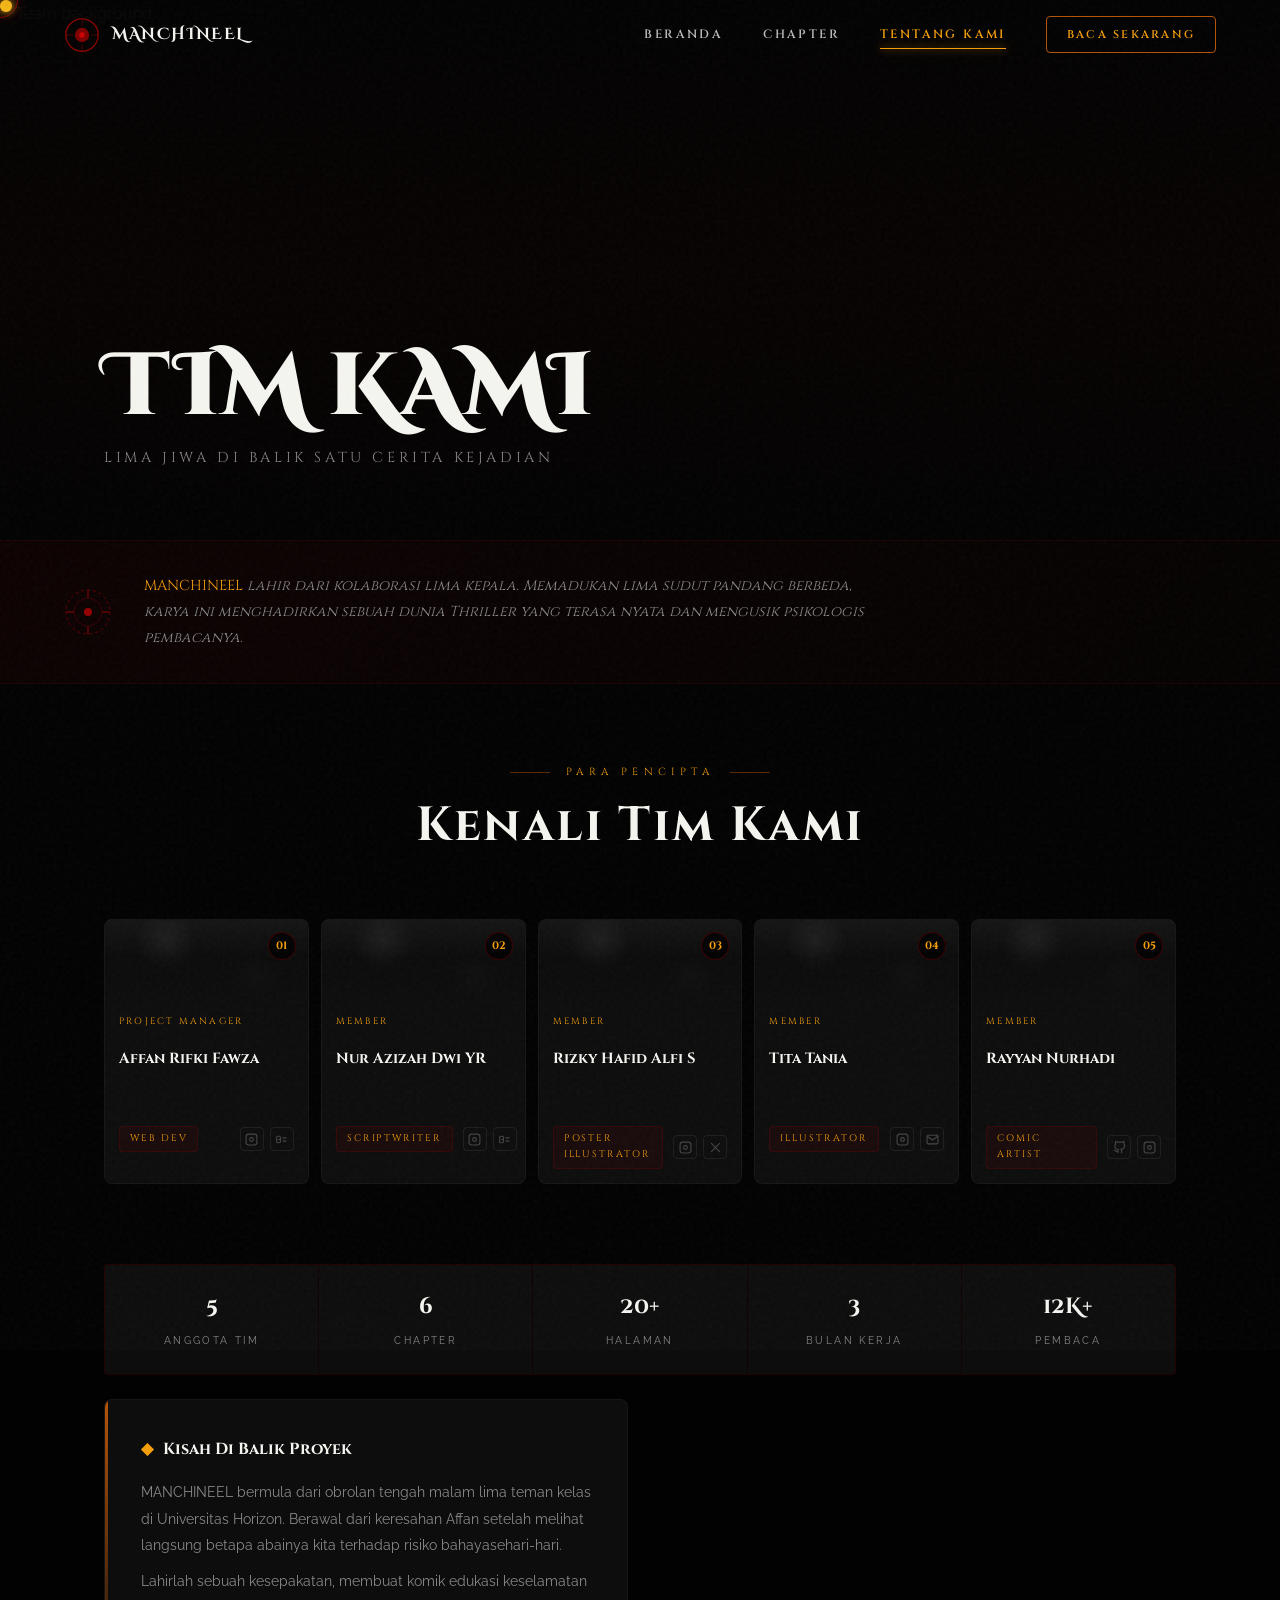
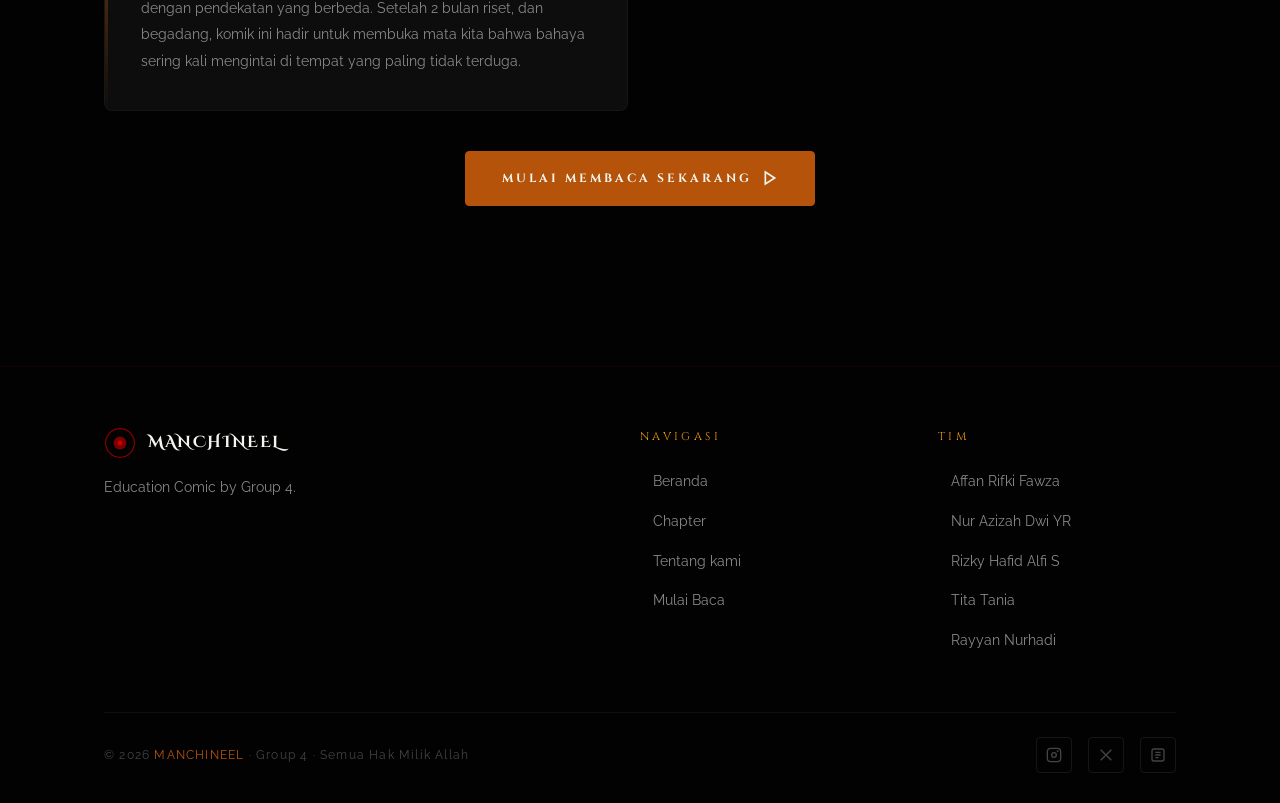
==== commit cdc3c4c5: "Fix typos in about.html content" ====
--- a/about.html
+++ b/about.html
@@ -1000,10 +1000,10 @@
           <p>
             MANCHINEEL bermula dari obrolan tengah malam lima teman kelas di
             Universitas Horizon. Berawal dari keresahan Affan setelah melihat
-            langsung betapa abainya kita terhadap risiko bahaya
+            langsung betapa abainya kita terhadap risiko bahayasehari-hari.
           </p>
           <p>
-            sehari-hari, lahirlah sebuah kesepakatan: membuat komik edukasi
+            Lahirlah sebuah kesepakatan, membuat komik edukasi
             keselamatan dengan pendekatan yang berbeda. Setelah 2 bulan riset,
             dan begadang, komik ini hadir untuk membuka mata kita bahwa bahaya
             sering kali mengintai di tempat yang paling tidak terduga.
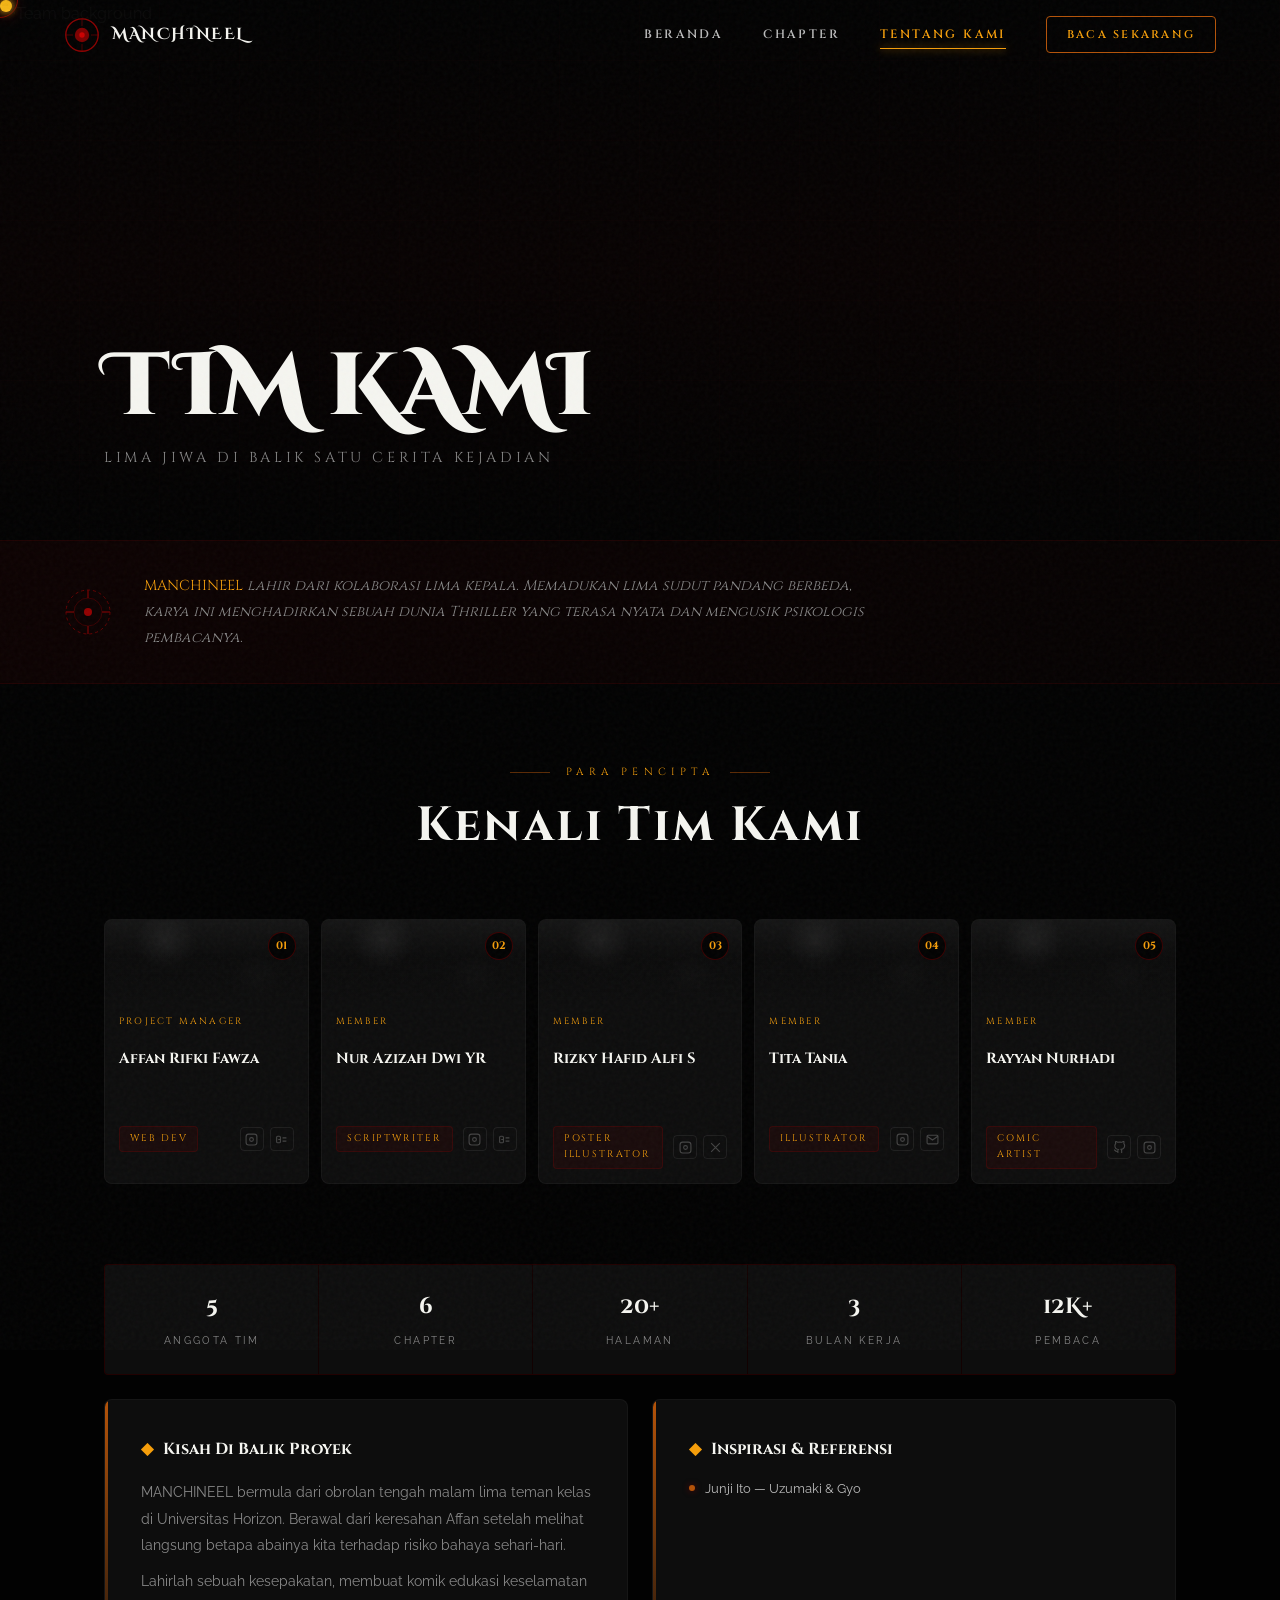
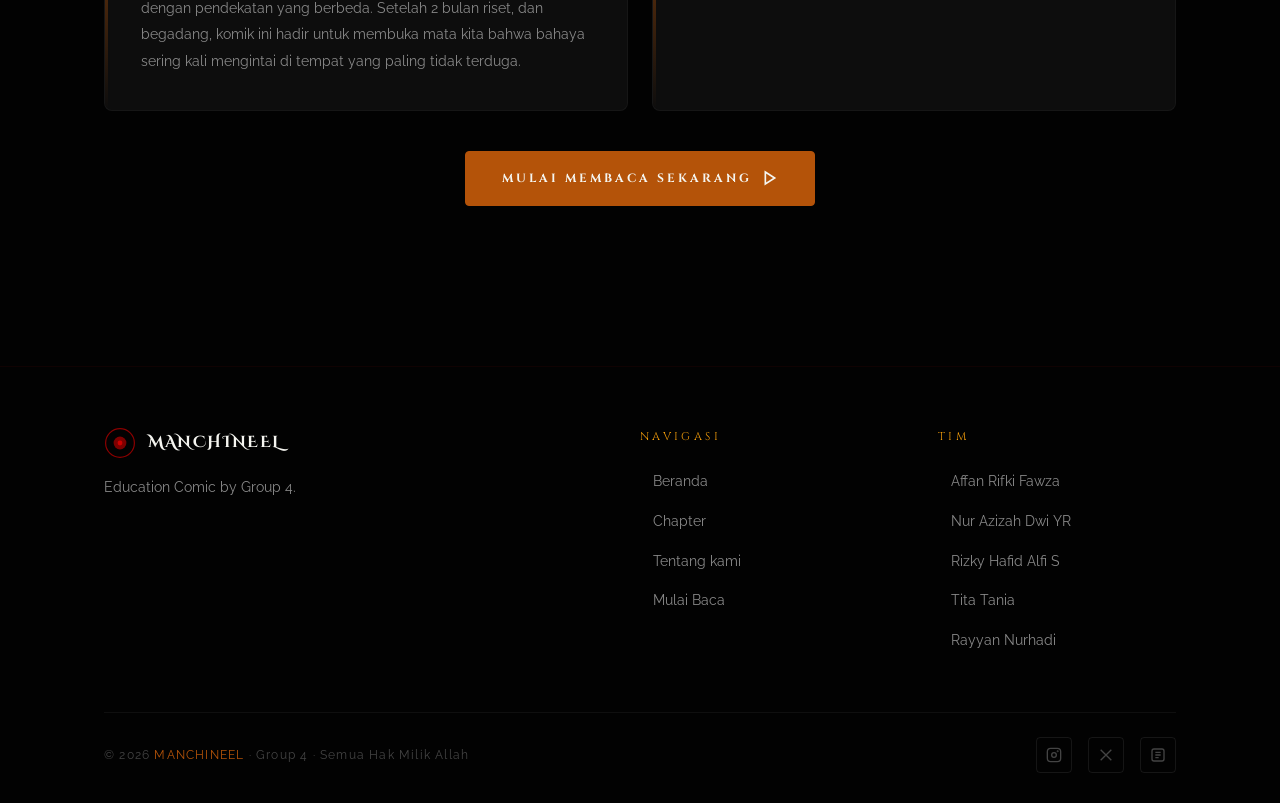
==== commit 8aa33e2a: "Fix typo in about.html" ====
--- a/about.html
+++ b/about.html
@@ -1000,7 +1000,7 @@
           <p>
             MANCHINEEL bermula dari obrolan tengah malam lima teman kelas di
             Universitas Horizon. Berawal dari keresahan Affan setelah melihat
-            langsung betapa abainya kita terhadap risiko bahayasehari-hari.
+            langsung betapa abainya kita terhadap risiko bahaya sehari-hari.
           </p>
           <p>
             Lahirlah sebuah kesepakatan, membuat komik edukasi
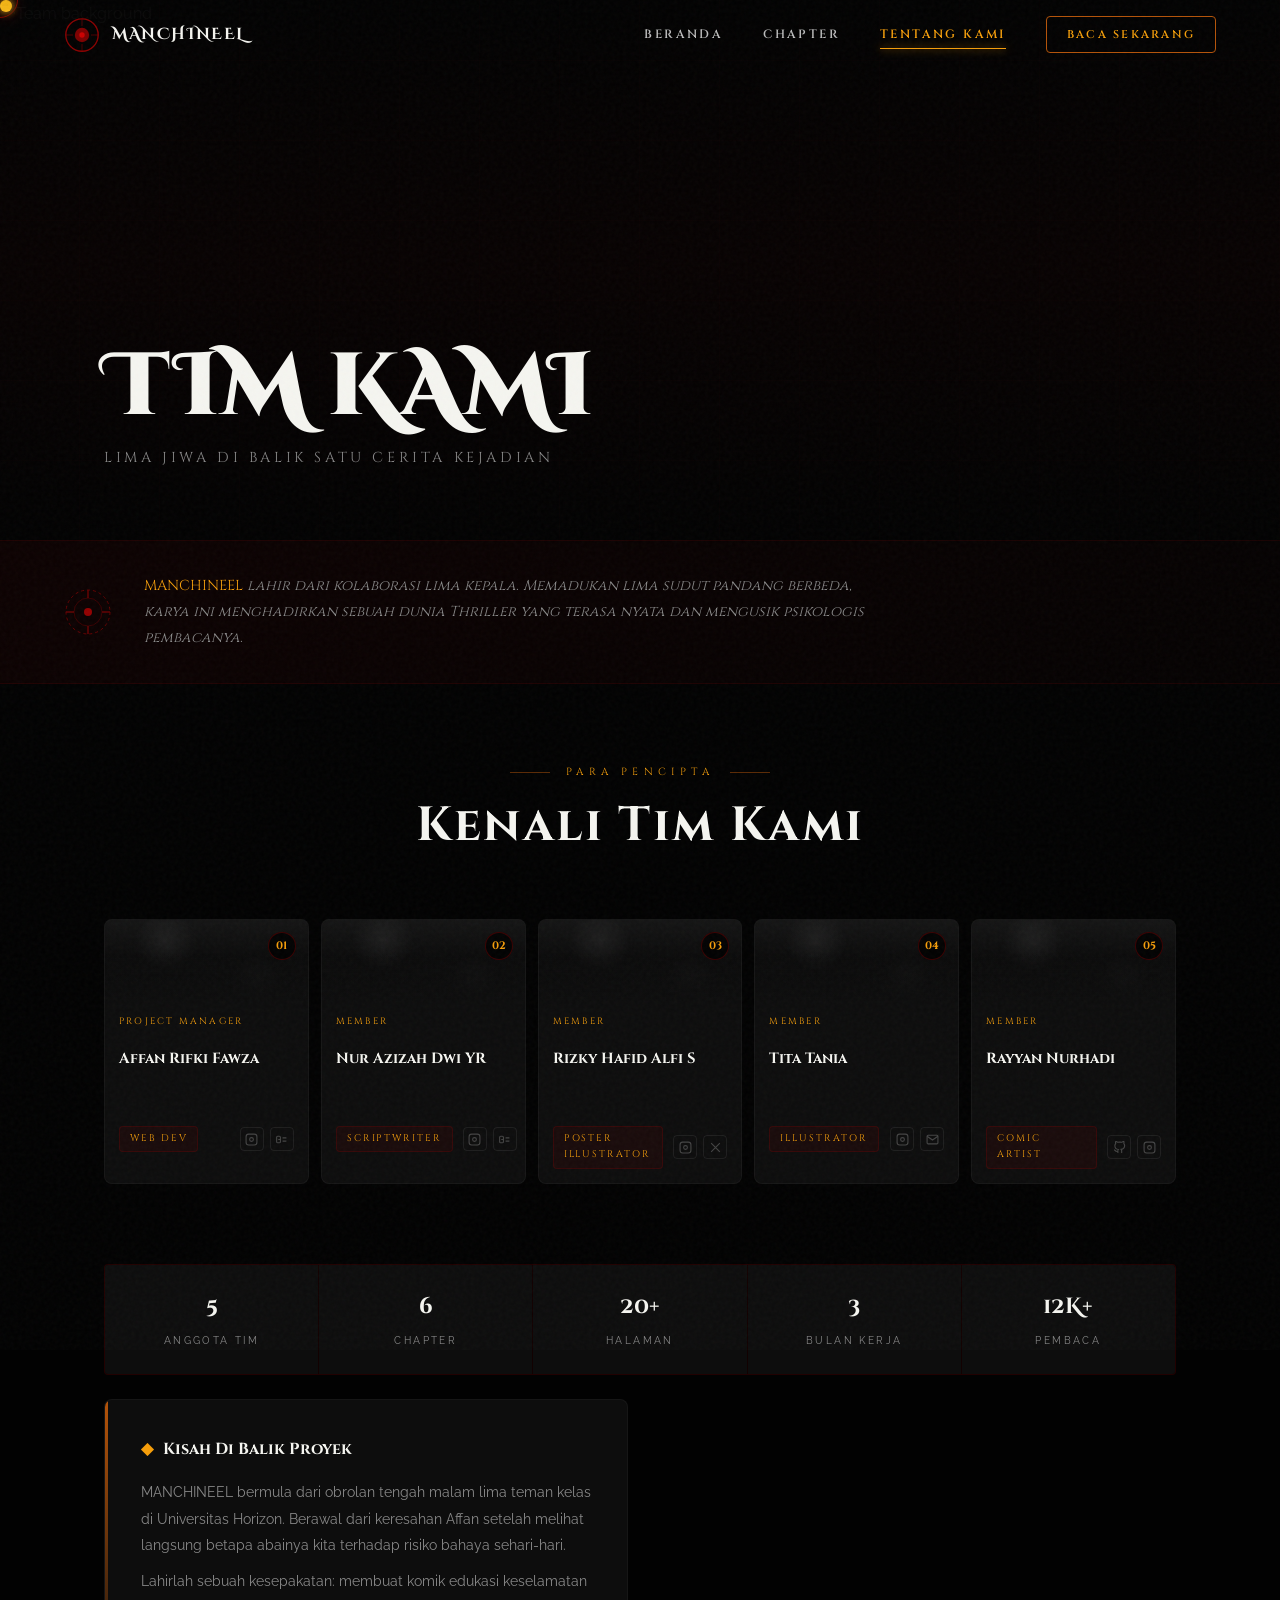
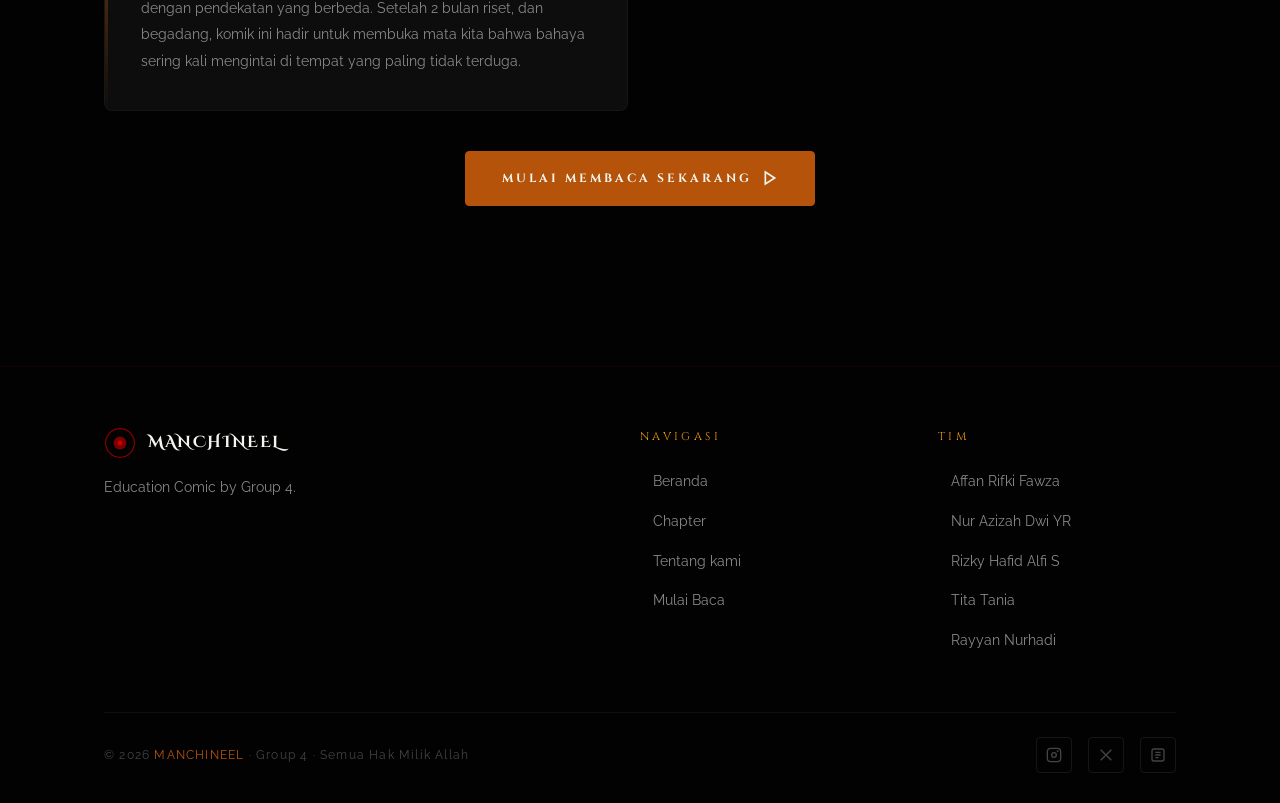
==== commit 801ddfd6: "Update about.html" ====
--- a/about.html
+++ b/about.html
@@ -1003,10 +1003,10 @@
             langsung betapa abainya kita terhadap risiko bahaya sehari-hari.
           </p>
           <p>
-            Lahirlah sebuah kesepakatan, membuat komik edukasi
-            keselamatan dengan pendekatan yang berbeda. Setelah 2 bulan riset,
-            dan begadang, komik ini hadir untuk membuka mata kita bahwa bahaya
-            sering kali mengintai di tempat yang paling tidak terduga.
+            Lahirlah sebuah kesepakatan: membuat komik edukasi keselamatan
+            dengan pendekatan yang berbeda. Setelah 2 bulan riset, dan begadang,
+            komik ini hadir untuk membuka mata kita bahwa bahaya sering kali
+            mengintai di tempat yang paling tidak terduga.
           </p>
         </div>
         <div class="project-block fade-in-up" style="animation-delay: 0.1s">
